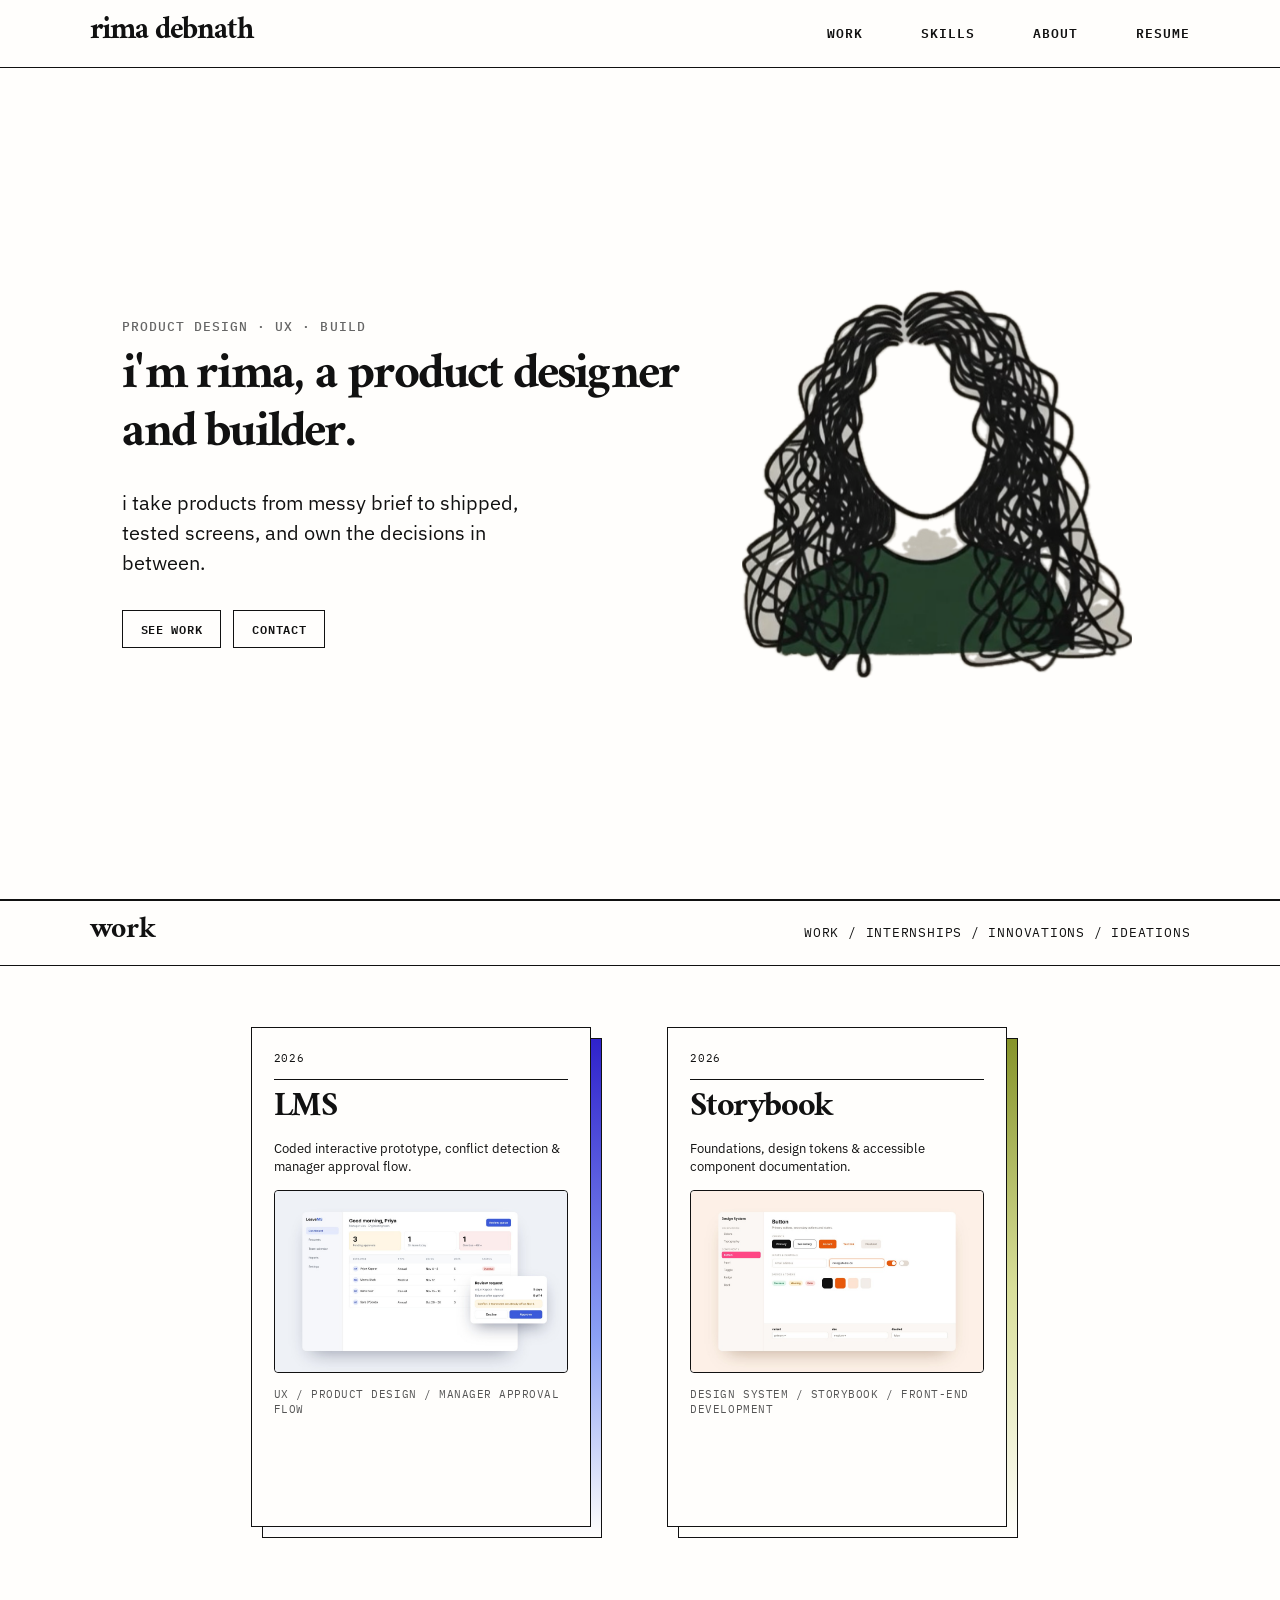
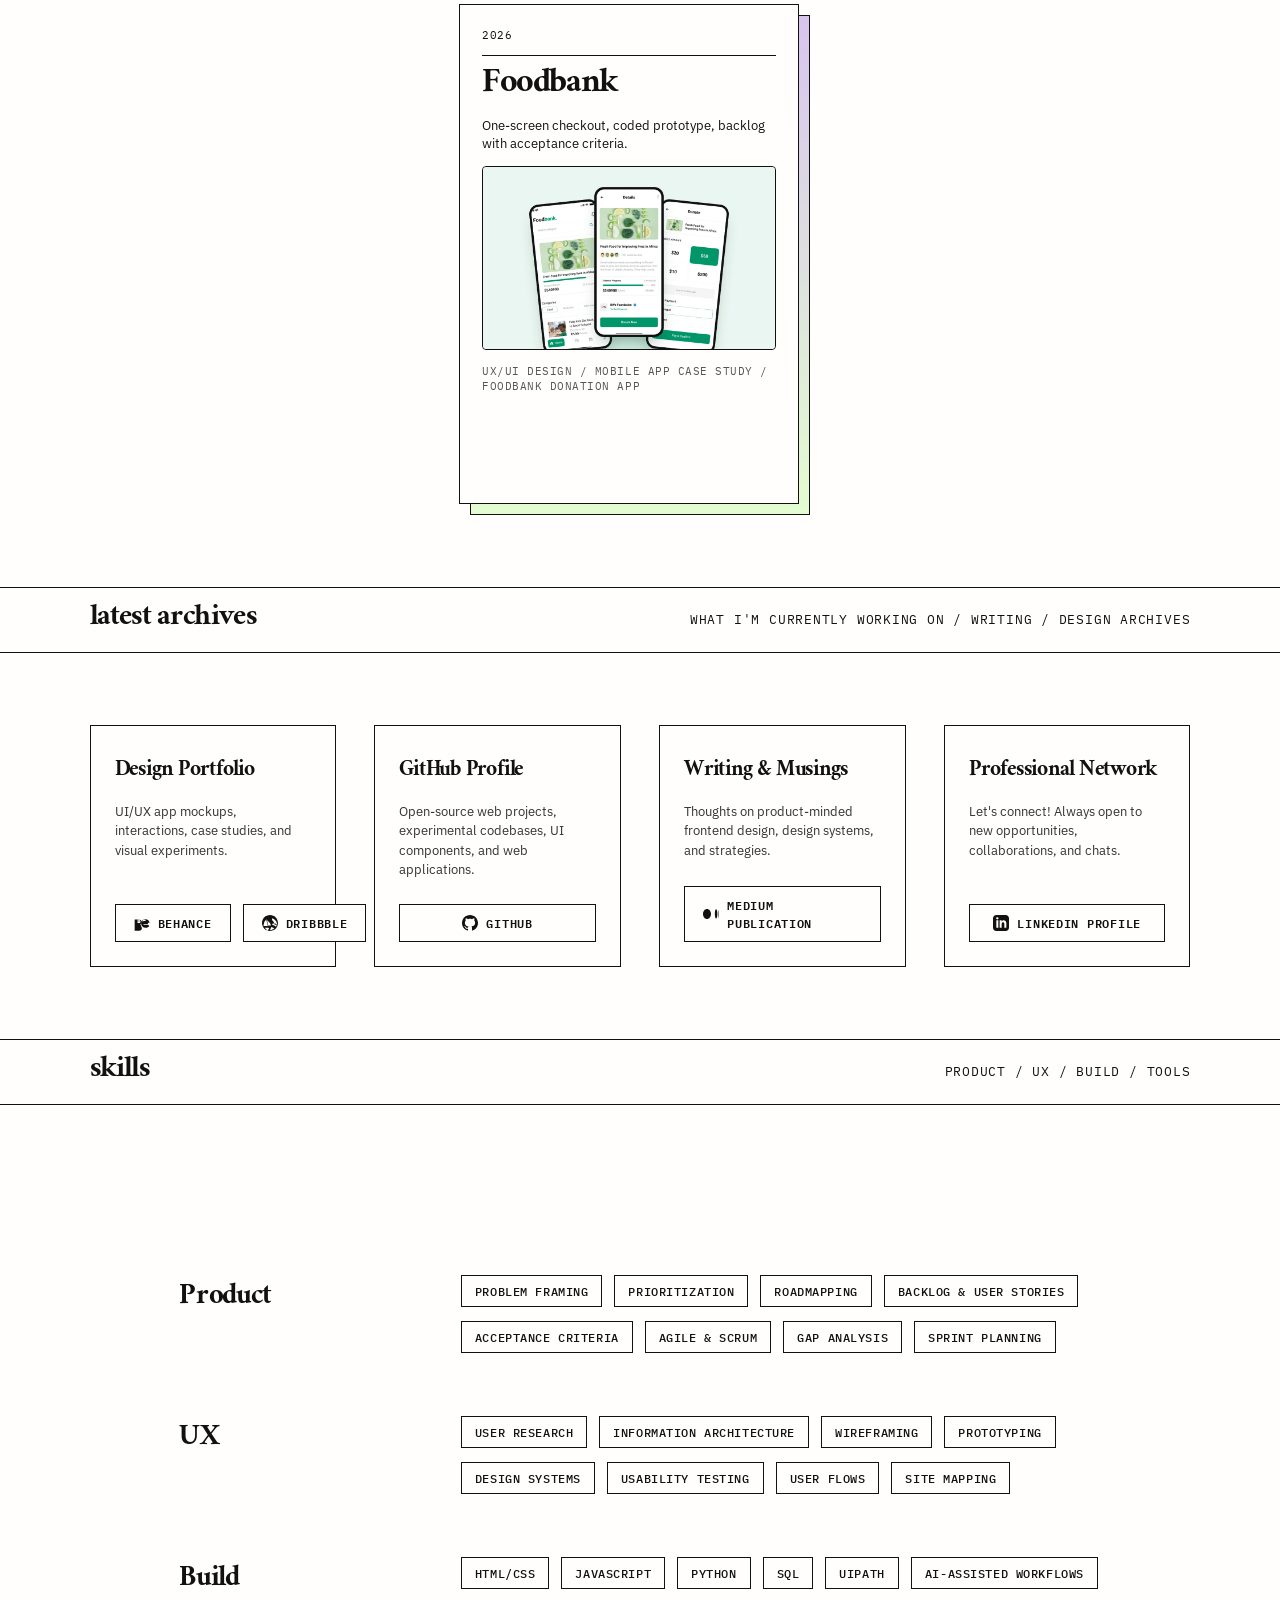
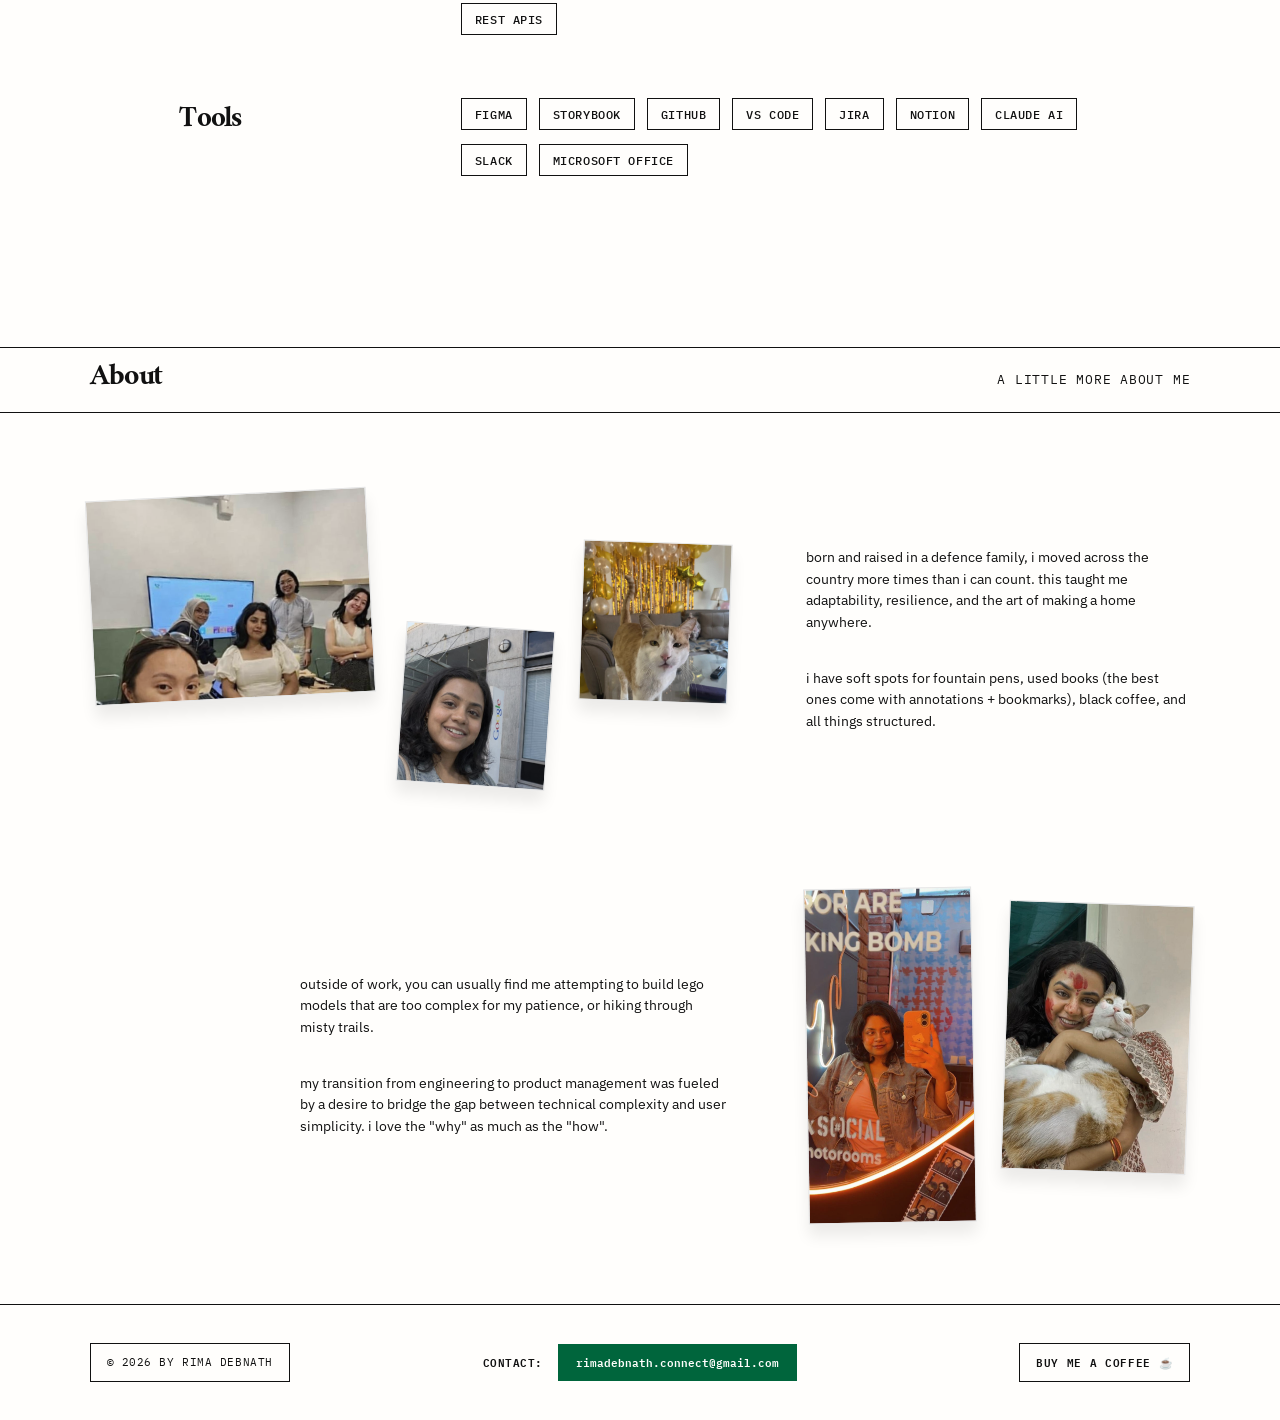
==== index.html @ 56eead11 "feat: refine hero layout, update project covers, typography, outcome lines, and skills" ====
<!DOCTYPE html>
<html lang="en">

<head>
  <meta charset="UTF-8" />
  <meta name="viewport" content="width=device-width, initial-scale=1.0" />
  <meta name="description" content="Portfolio of Rima Debnath, a product-minded frontend engineer and UI developer." />
  <title>Rima Debnath | Portfolio</title>
  <link rel="stylesheet" href="styles.css" />
  <link rel="preconnect" href="https://fonts.googleapis.com" />
  <link rel="preconnect" href="https://fonts.gstatic.com" crossorigin />
  <link
    href="https://fonts.googleapis.com/css2?family=IBM+Plex+Mono:wght@400;500;600;700&family=IBM+Plex+Sans:ital,wght@0,300;0,400;0,500;0,600;0,700;1,400&family=Ramaraja&display=swap"
    rel="stylesheet"
  />
</head>

<body>
  <header class="topbar" id="top">
    <a class="wordmark" href="#top">rima debnath</a>
    <button class="menu-button" type="button" aria-expanded="false" aria-controls="nav">
      menu
    </button>
    <nav class="nav" id="nav" aria-label="Primary navigation">
      <a href="#work">work</a>
      <a href="#skills">skills</a>
      <a href="#about">about</a>
      <a href="assets/Rima_Debnath_Resume.pdf" target="_blank" rel="noopener noreferrer">resume</a>
    </nav>
  </header>

  <main>
    <section class="hero grid-page" aria-labelledby="intro-title">
      <div class="intro-copy reveal">
        <p class="hero-eyebrow">PRODUCT DESIGN · UX · BUILD</p>
        <h1 id="intro-title" class="hero-headline">i'm rima, a product designer and builder.</h1>
        <p class="hero-description">
          i take products from messy brief to shipped, tested screens, and own the decisions in between.
        </p>
        <div class="hero-actions">
          <a class="outline-link magnetic" href="#work">see work</a>
          <a class="outline-link magnetic" href="mailto:rimadebnath.connect@gmail.com">contact</a>
        </div>
      </div>

      <div class="sketch-card reveal" aria-label="Hand drawn character illustration">
        <img class="hero-illustration hero-illustration-base" src="assets/hero-rima-illustration.png"
          alt="Hand drawn illustration of Rima with curly hair and a green top" width="512" height="512" />
        <img class="hero-illustration hero-illustration-hair left-hair" src="assets/hero-rima-illustration.png" alt=""
          aria-hidden="true" width="512" height="512" />
        <img class="hero-illustration hero-illustration-hair right-hair" src="assets/hero-rima-illustration.png" alt=""
          aria-hidden="true" width="512" height="512" />
        <img class="hero-illustration hero-illustration-body" src="assets/hero-rima-illustration.png" alt=""
          aria-hidden="true" width="512" height="512" />
      </div>
    </section>

    <section class="paper-section" id="work" aria-labelledby="work-title">
      <div class="section-strip">
        <h2 id="work-title">work</h2>
        <p>work / internships / innovations / ideations</p>
      </div>

      <div class="work-grid">
        <div class="work-card-gradient lms-gradient reveal">
          <a class="card-link" href="https://lms-product-design-case-study.vercel.app/"
            aria-label="Open Leave Management System case study">
            <article class="work-card">
              <span class="time">2026</span>
              <h3>LMS</h3>
              <p class="work-outcome">Coded interactive prototype, conflict detection & manager approval flow.</p>
              <div class="project-preview">
                <img class="work-card-cover" src="assets/cover-lms.jpg"
                  alt="Leave Management System manager approval dashboard" loading="lazy" />
              </div>
              <p class="work-tags">UX / Product Design / Manager Approval Flow</p>
            </article>
          </a>
        </div>

        <div class="work-card-gradient storybook-gradient reveal">
          <a class="card-link" href="https://riimadebnath-storybook.vercel.app/?path=/docs/getting-started-intro--docs"
            target="_blank" rel="noopener noreferrer" aria-label="Open Storybook Design System Project">
            <article class="work-card">
              <span class="time">2026</span>
              <h3>Storybook</h3>
              <p class="work-outcome">Foundations, design tokens & accessible component documentation.</p>
              <div class="project-preview">
                <img class="work-card-cover" src="assets/cover-storybook.jpg"
                  alt="Storybook component library and design system documentation" loading="lazy" />
              </div>
              <p class="work-tags">Design System / Storybook / Front-End Development</p>
            </article>
          </a>
        </div>

        <div class="work-card-gradient figmalite-gradient reveal">
          <a class="card-link" href="https://foodbank-case-study.vercel.app/"
            aria-label="Open Foodbank Donation App case study">
            <article class="work-card">
              <span class="time">2026</span>
              <h3>Foodbank</h3>
              <p class="work-outcome">One-screen checkout, coded prototype, backlog with acceptance criteria.</p>
              <div class="project-preview">
                <img class="work-card-cover" src="assets/cover-foodbank.jpg"
                  alt="Foodbank donation mobile application screens and donation flow" loading="lazy" />
              </div>
              <p class="work-tags">UX/UI Design / Mobile App Case Study / Foodbank Donation App</p>
            </article>
          </a>
        </div>
      </div>
    </section>

    <section class="paper-section" id="current" aria-labelledby="current-title">
      <div class="section-strip">
        <h2 id="current-title">latest archives</h2>
        <p>what i'm currently working on / writing / design archives</p>
      </div>

      <div class="current-links">
        <div class="current-card reveal">
          <h3>Design Portfolio</h3>
          <p>UI/UX app mockups, interactions, case studies, and visual experiments.</p>
          <div class="current-actions">
            <a class="outline-link magnetic" href="https://www.behance.net/rimadebnath1" target="_blank"
              rel="noopener noreferrer">
              <svg class="btn-icon" viewBox="0 0 24 24" aria-hidden="true">
                <path
                  d="M22 17.002H14v-2.054h8v2.054zm0-6.002h-8V9h8v2zm-12.72.637c-.31.258-.696.388-1.155.388H5.21v-3.528h2.916c.456 0 .84.132 1.154.394.316.262.474.64.474 1.135 0 .736-.348 1.272-1.074 1.611zm-.246-4.597c.28.21.42.532.42.966 0 .61-.277 1.047-.834 1.309-.276.13-.615.195-1.02.195H5.21V6.994H7.96c.45 0 .813.102 1.092.308.277.206.416.486.416.837 0 .337-.146.599-.44.786zm11.758 4.293c.125.688.188 1.488.188 2.399H14.19c.04 1.066.38 1.879 1.022 2.438.643.559 1.493.839 2.551.839 1.42 0 2.443-.538 3.072-1.613l2.062 1.118c-1.026 1.76-2.905 2.64-5.637 2.64-1.928 0-3.483-.585-4.664-1.756-1.182-1.171-1.772-2.731-1.772-4.679 0-1.986.58-3.554 1.739-4.704 1.16-1.15 2.67-1.725 4.53-1.725 1.837 0 3.308.57 4.412 1.71 1.104 1.14 1.636 2.58 1.596 4.318l-.004.015zm-2.858-1.572c-.015-.815-.27-1.429-.763-1.844-.495-.415-1.116-.622-1.865-.622-.8 0-1.433.245-1.9.734-.467.49-.738 1.1-.813 1.831l.004-.099h5.337zM9.548 13.914c1.178-.85 1.768-2.025 1.768-3.525 0-1.05-.333-1.921-1-2.612C9.646 7.086 8.784 6.74 7.731 6.74H1v17h6.73c1.233 0 2.228-.356 2.986-1.069.757-.713 1.136-1.662 1.136-2.846 0-1.583-.578-2.723-1.734-3.42l.43-.49z" />
              </svg>
              Behance
            </a>
            <a class="outline-link magnetic" href="https://dribbble.com/rimadebnath" target="_blank"
              rel="noopener noreferrer">
              <svg class="btn-icon" viewBox="0 0 24 24" aria-hidden="true">
                <path
                  d="M12 24C5.385 24 0 18.615 0 12S5.385 0 12 0s12 5.385 12 12-5.385 12-12 12zm10.12-10.203c-.398-.218-3.038-1.525-6.079-1.07-.12.28-.248.568-.382.853-.165.352-.34.702-.524 1.047 2.93.832 5.626 2.659 5.86 2.825 1.056-1.558 1.488-3.414 1.125-5.655zm-2.81 7.234c-.266-.237-2.646-2.223-5.362-2.946-.664 1.706-1.4 3.34-2.122 4.793 2.96-.34 5.56-1.782 7.484-3.847zm-10.742 2.378c.7-.91 1.482-2.3 2.19-3.955-3.04-.645-6.096-.2-6.425-.143a9.92 9.92 0 0 0 4.235 4.098zm-6.273-6.626c.307-.066 3.826-.757 7.026.04-.047-.116-.095-.23-.14-.344C8.423 11.232 7.26 6.945 7.15 6.544c-2.482 1.637-4.184 4.316-4.523 7.404zm3.985-10.02c.162.533 1.34 4.764 2.186 9.47 2.614-.827 4.887-.19 5.122-.12a9.924 9.924 0 0 0-4.305-6.865 10.082 10.082 0 0 0-3.003-2.485zm8.835 1.25c2.147 1.543 3.526 3.86 3.823 6.46 2.015.02 3.67.04 3.794.04-.082-2.585-1.127-4.9-2.868-6.65a9.878 9.878 0 0 0-4.75-2.85h-.001l.002.002z" />
              </svg>
              Dribbble
            </a>
          </div>
        </div>

        <div class="current-card reveal">
          <h3>GitHub Profile</h3>
          <p>Open-source web projects, experimental codebases, UI components, and web applications.</p>
          <a class="outline-link magnetic" href="https://github.com/Rimadebnath" target="_blank"
            rel="noopener noreferrer">
            <svg class="btn-icon" viewBox="0 0 24 24" aria-hidden="true">
              <path
                d="M12 0c-6.626 0-12 5.373-12 12 0 5.302 3.438 9.8 8.207 11.387.599.111.793-.261.793-.577v-2.234c-3.338.726-4.033-1.416-4.033-1.416-.546-1.387-1.333-1.756-1.333-1.756-1.089-.745.083-.729.083-.729 1.205.084 1.839 1.237 1.839 1.237 1.07 1.834 2.807 1.304 3.492.997.107-.775.418-1.305.762-1.604-2.665-.305-5.467-1.334-5.467-5.931 0-1.311.469-2.381 1.236-3.221-.124-.303-.535-1.524.117-3.176 0 0 1.008-.322 3.301 1.23.957-.266 1.983-.399 3.003-.404 1.02.005 2.047.138 3.006.404 2.291-1.552 3.297-1.23 3.297-1.23.653 1.653.242 2.874.118 3.176.77.84 1.235 1.911 1.235 3.221 0 4.609-2.807 5.624-5.479 5.921.43.372.823 1.102.823 2.222v3.293c0 .319.192.694.801.576 4.765-1.589 8.199-6.086 8.199-11.386 0-6.627-5.373-12-12-12z" />
            </svg>
            GitHub
          </a>
        </div>

        <div class="current-card reveal">
          <h3>Writing & Musings</h3>
          <p>Thoughts on product-minded frontend design, design systems, and strategies.</p>
          <a class="outline-link magnetic" href="https://medium.com/@rimadebnath52" target="_blank"
            rel="noopener noreferrer">
            <svg class="btn-icon" viewBox="0 0 24 24" aria-hidden="true">
              <path
                d="M12 12c0 4.142-2.686 7.5-6 7.5S0 16.142 0 12s2.686-7.5 6-7.5 6 3.358 6 7.5zm9.585-.184c0 3.844-.86 6.96-1.92 6.96s-1.92-3.116-1.92-6.96.86-6.96 1.92-6.96 1.92 3.116 1.92 6.96zM24 12c0 3.412-.172 6.18-.384 6.18s-.384-2.768-.384-6.18.172-6.18.384-6.18S24 8.588 24 12z" />
            </svg>
            Medium Publication
          </a>
        </div>

        <div class="current-card reveal">
          <h3>Professional Network</h3>
          <p>Let's connect! Always open to new opportunities, collaborations, and chats.</p>
          <a class="outline-link magnetic" href="https://www.linkedin.com/in/rima-debnath-0208ar/" target="_blank"
            rel="noopener noreferrer">
            <svg class="btn-icon" viewBox="0 0 24 24" aria-hidden="true">
              <path
                d="M19 0h-14c-2.761 0-5 2.239-5 5v14c0 2.761 2.239 5 5 5h14c2.762 0 5-2.239 5-5v-14c0-2.761-2.238-5-5-5zm-11 19h-3v-11h3v11zm-1.5-12.268c-.966 0-1.75-.779-1.75-1.75s.784-1.75 1.75-1.75 1.75.779 1.75 1.75-.784 1.75-1.75 1.75zm13.5 12.268h-3v-5.604c0-3.368-4-3.113-4 0v5.604h-3v-11h3v1.765c1.396-2.586 7-2.777 7 2.476v6.759z" />
            </svg>
            LinkedIn Profile
          </a>
        </div>
      </div>
    </section>

    <section class="paper-section" id="skills" aria-labelledby="skills-title">
      <div class="section-strip">
        <h2 id="skills-title">skills</h2>
        <p>product / ux / build / tools</p>
      </div>

      <div class="skills-table">
        <div class="skill-row reveal">
          <h3>Product</h3>
          <div class="tag-list">
            <span>Problem Framing</span>
            <span>Prioritization</span>
            <span>Roadmapping</span>
            <span>Backlog & User Stories</span>
            <span>Acceptance Criteria</span>
            <span>Agile & Scrum</span>
            <span>Gap Analysis</span>
            <span>Sprint Planning</span>
          </div>
        </div>

        <div class="skill-row reveal">
          <h3>UX</h3>
          <div class="tag-list">
            <span>User Research</span>
            <span>Information Architecture</span>
            <span>Wireframing</span>
            <span>Prototyping</span>
            <span>Design Systems</span>
            <span>Usability Testing</span>
            <span>User Flows</span>
            <span>Site Mapping</span>
          </div>
        </div>

        <div class="skill-row reveal">
          <h3>Build</h3>
          <div class="tag-list">
            <span>HTML/CSS</span>
            <span>JavaScript</span>
            <span>Python</span>
            <span>SQL</span>
            <span>UiPath</span>
            <span>AI-Assisted Workflows</span>
            <span>REST APIs</span>
          </div>
        </div>

        <div class="skill-row reveal">
          <h3>Tools</h3>
          <div class="tag-list">
            <span>Figma</span>
            <span>Storybook</span>
            <span>GitHub</span>
            <span>VS Code</span>
            <span>Jira</span>
            <span>Notion</span>
            <span>Claude AI</span>
            <span>Slack</span>
            <span>Microsoft Office</span>
          </div>
        </div>
      </div>
    </section>

    <section class="paper-section about-section" id="about" aria-labelledby="about-title">
      <div class="section-strip">
        <h2 id="about-title">About</h2>
        <p>a little more about me</p>
      </div>

      <div class="about-flow">
        <div class="about-image-cluster about-image-cluster-top reveal" aria-label="About photo group">
          <div class="photo photo-wide photo-one">
            <img src="assets/about-group.jpeg" alt="Rima with teammates in a classroom setting" />
          </div>
          <div class="photo photo-small photo-two">
            <img src="assets/about-google.jpeg" alt="Rima smiling outside the Google office" />
          </div>
          <div class="photo photo-small photo-three">
            <img src="assets/about-cat-party.jpeg" alt="Orange and white cat standing near gold party decorations" />
          </div>
        </div>

        <div class="about-notes about-notes-top reveal">
          <p>
            born and raised in a defence family, i moved across the country more times than i can count.
            this taught me adaptability, resilience, and the art of making a home anywhere.
          </p>
          <p>
            i have soft spots for fountain pens, used books (the best ones come with annotations +
            bookmarks), black coffee, and all things structured.
          </p>
        </div>

        <div class="about-notes about-notes-bottom reveal">
          <p>
            outside of work, you can usually find me attempting to build lego models that are too complex
            for my patience, or hiking through misty trails.
          </p>
          <p>
            my transition from engineering to product management was fueled by a desire to bridge the gap
            between technical complexity and user simplicity. i love the "why" as much as the "how".
          </p>
        </div>

        <div class="about-image-cluster about-image-cluster-bottom reveal" aria-label="More about photos">
          <div class="photo photo-tall photo-four">
            <img src="assets/about-mirror.jpeg" alt="Rima taking a mirror selfie in a photobooth" />
          </div>
          <div class="photo photo-square photo-five">
            <img src="assets/about-cat-hug.jpeg" alt="Rima smiling while holding her orange and white cat" />
          </div>
        </div>
      </div>
    </section>
  </main>

  <footer class="footer">
    <p>© <span id="year"></span> by Rima Debnath</p>
    <p class="footer-contact">contact: <a href="mailto:rimadebnath.connect@gmail.com">rimadebnath.connect@gmail.com</a></p>
    <p class="footer-coffee">
      <a class="coffee-link" href="https://razorpay.me/@microsoftservices" target="_blank"
        rel="noopener noreferrer">buy me a coffee ☕</a>
    </p>
  </footer>

  <script src="script.js"></script>
</body>

</html>
---- styles.css ----
:root {
  --paper: #fffefc;
  --ink: #111;
  --muted: #333;
  --rule: #111;
  --lime: #d9df9a;
  --blue: #2f22cc;
  --lavender: #d8c4ee;
  --green: #00653c;
  --font-heading: 'Ramaraja', serif;
  --font-body: 'IBM Plex Sans', -apple-system, BlinkMacSystemFont, "Segoe UI", Roboto, sans-serif;
  --font-mono: 'IBM Plex Mono', ui-monospace, Menlo, Monaco, monospace;
  --font-serif: var(--font-heading);
  --max: 100%;
  --page-pad: clamp(38px, 7vw, 92px);
  --ease: cubic-bezier(0.19, 1, 0.22, 1);
}

* {
  box-sizing: border-box;
}

html {
  scroll-behavior: smooth;
}

body {
  margin: 0;
  color: var(--ink);
  background: var(--paper);
  font-family: var(--font-body);
  font-size: 15px;
  line-height: 1.5;
  overflow-x: hidden;
}

a {
  color: inherit;
  text-decoration: none;
}

.topbar {
  position: sticky;
  top: 0;
  z-index: 20;
  display: flex;
  align-items: center;
  justify-content: space-between;
  min-height: 68px;
  padding: 0 var(--page-pad);
  border-bottom: 1px solid var(--rule);
  background: rgba(255, 254, 252, 0.92);
  backdrop-filter: blur(10px);
}

.wordmark,
.section-strip h2,
.work-card h3,
.skill-row h3,
.current-card h3 {
  font-family: var(--font-heading);
  font-weight: 400;
  letter-spacing: -0.01em;
}

.wordmark {
  font-size: clamp(26px, 3vw, 34px);
}

.nav {
  display: flex;
  align-items: center;
  gap: clamp(28px, 5vw, 58px);
}

.nav a,
.menu-button {
  border: 0;
  background: transparent;
  font-family: var(--font-mono);
  font-size: 13px;
  font-weight: 600;
  text-transform: uppercase;
  letter-spacing: 0.08em;
  cursor: pointer;
}

.nav a {
  position: relative;
}

.nav a::after {
  position: absolute;
  left: 0;
  bottom: -5px;
  width: 0;
  height: 1px;
  background: var(--ink);
  content: "";
  transition: width 0.25s ease;
}

.nav a:hover::after,
.nav a:focus-visible::after {
  width: 100%;
}

.menu-button {
  display: none;
}

.grid-page,
.paper-section {
  width: 100%;
  margin: 0 auto;
}

.hero {
  display: grid;
  grid-template-columns: 1.08fr 0.92fr;
  align-items: center;
  min-height: calc(100svh - 68px);
  padding: clamp(60px, 8vh, 120px) var(--page-pad);
  border-bottom: 1px solid var(--rule);
}

.intro-copy {
  max-width: 620px;
  margin-left: clamp(8px, 2.5vw, 42px);
  display: flex;
  flex-direction: column;
  justify-content: center;
}

.hero-eyebrow {
  margin: 0 0 16px;
  font-family: var(--font-mono);
  font-size: 13px;
  font-weight: 500;
  text-transform: uppercase;
  letter-spacing: 0.08em;
  color: #666;
  line-height: 1.2;
}

.hero-headline {
  margin: 0 0 20px;
  font-family: var(--font-heading);
  font-size: 56px;
  font-weight: 400;
  line-height: 1.05;
  letter-spacing: -0.015em;
  text-transform: lowercase;
  color: var(--ink);
  max-width: 14em;
}

.hero-description {
  margin: 0 0 32px;
  font-family: var(--font-body);
  font-size: 20px;
  font-weight: 400;
  line-height: 1.5;
  color: var(--ink);
  max-width: 36ch;
}

.hero-actions {
  display: flex;
  flex-wrap: wrap;
  gap: 12px;
  margin-top: 0;
}

.outline-link {
  display: inline-flex;
  align-items: center;
  justify-content: center;
  min-height: 38px;
  padding: 9px 18px;
  border: 1px solid var(--rule);
  background: var(--paper);
  font-family: var(--font-mono);
  font-size: 12px;
  font-weight: 600;
  text-transform: uppercase;
  letter-spacing: 0.06em;
  transition: transform 0.2s var(--ease), background 0.2s ease, color 0.2s ease;
  gap: 8px;
}

.btn-icon {
  width: 16px;
  height: 16px;
  fill: currentColor;
  flex-shrink: 0;
  display: inline-block;
  vertical-align: middle;
}


.outline-link:hover,
.outline-link:focus-visible {
  background: var(--ink);
  color: var(--paper);
  transform: translate(-2px, -2px);
}

.sketch-card {
  position: relative;
  justify-self: center;
  width: min(390px, 82vw);
  aspect-ratio: 1;
  animation: floatSketch 5.8s ease-in-out infinite;
}

.hero-illustration {
  position: absolute;
  inset: 0;
  display: block;
  width: 100%;
  height: 100%;
  object-fit: contain;
  pointer-events: none;
  user-select: none;
}

.hero-illustration-base {
  position: relative;
  z-index: 1;
}

.hero-illustration-hair,
.hero-illustration-body {
  z-index: 2;
  will-change: transform;
}

.left-hair {
  clip-path: polygon(0 0, 52% 0, 45% 100%, 0 100%);
  transform-origin: 30% 18%;
  animation: leftHairBreathe 4.6s ease-in-out infinite;
}

.right-hair {
  clip-path: polygon(48% 0, 100% 0, 100% 100%, 54% 100%);
  transform-origin: 72% 18%;
  animation: rightHairBreathe 5.1s ease-in-out infinite;
}

.hero-illustration-body {
  clip-path: polygon(16% 60%, 86% 60%, 88% 100%, 12% 100%);
  transform-origin: 50% 82%;
  animation: shoulderBreath 4.8s ease-in-out infinite;
}

.section-strip {
  display: grid;
  grid-template-columns: 1fr 1fr;
  align-items: center;
  min-height: 66px;
  padding: 6px var(--page-pad);
  border-top: 1px solid var(--rule);
  border-bottom: 1px solid var(--rule);
}

.section-strip h2 {
  margin: 0;
  font-size: clamp(25px, 3vw, 33px);
}

.section-strip p {
  justify-self: end;
  margin: 0;
  font-family: var(--font-mono);
  font-size: clamp(11px, 1.3vw, 13px);
  text-transform: uppercase;
  letter-spacing: 0.06em;
}

.work-grid {
  display: flex;
  flex-direction: row;
  flex-wrap: wrap;
  justify-content: center;
  gap: clamp(56px, 6vw, 92px);
  min-height: calc(100svh - 68px);
  padding: clamp(70px, 8vh, 108px) var(--page-pad);
}

.work-card-gradient {
  position: relative;
  width: 340px;
  height: 500px;
  border: 1px solid var(--rule);
  background-color: var(--paper);
}

.work-card {
  position: absolute;
  top: -12px;
  left: -12px;
  width: calc(100% + 2px);
  height: calc(100% + 2px);
  display: flex;
  flex-direction: column;
  padding: 22px 22px 20px;
  border: 1px solid var(--rule);
  background: var(--paper);
  transition: top 0.38s var(--ease), left 0.38s var(--ease);
}

.work-card-gradient:hover .work-card {
  top: -1px;
  left: -1px;
}

/* Gradients for the behind layer */
.storybook-gradient {
  background: linear-gradient(180deg, #86942a 0%, #d9df9a 50%, var(--paper) 100%);
}

.lms-gradient {
  background: linear-gradient(180deg, #2f22cc 0%, #8ca1f5 60%, var(--paper) 100%);
}

.figmalite-gradient {
  background: linear-gradient(180deg, #d8c4ee 0%, #e3fcd0 100%);
}

.time {
  display: block;
  margin-bottom: 12px;
  font-family: var(--font-mono);
  font-size: 11px;
  text-transform: uppercase;
  letter-spacing: 0.06em;
}

.work-card h3 {
  margin: 0 0 8px;
  padding-top: 10px;
  border-top: 1px solid var(--rule);
  font-family: var(--font-heading);
  font-size: clamp(30px, 3.8vw, 38px);
  line-height: 1.1;
}

.work-outcome {
  margin: 0 0 14px;
  font-family: var(--font-body);
  font-size: 12.5px;
  line-height: 1.45;
  color: var(--ink);
  min-height: 36px;
}

.project-preview {
  position: relative;
  width: 100%;
  aspect-ratio: 16 / 10;
  border: 1px solid var(--rule);
  border-radius: 4px;
  overflow: hidden;
  background: #f6f6f6;
}

.work-card-cover {
  display: block;
  width: 100%;
  height: 100%;
  aspect-ratio: 16 / 10;
  object-fit: cover;
  border-radius: 3px;
  transition: transform 0.4s var(--ease);
}

.work-card-gradient:hover .work-card-cover {
  transform: scale(1.03);
}

.work-tags {
  margin: 14px 0 0;
  font-family: var(--font-mono);
  font-size: 10.5px;
  line-height: 1.4;
  text-transform: uppercase;
  letter-spacing: 0.05em;
  color: #555;
}

.skills-table {
  display: grid;
  gap: clamp(58px, 7vh, 76px);
  min-height: calc(100svh - 58px);
  align-content: center;
  padding: clamp(74px, 9vh, 116px) clamp(48px, 14vw, 220px);
}

.skill-row {
  display: grid;
  grid-template-columns: clamp(150px, 17vw, 230px) minmax(0, 1fr);
  gap: clamp(28px, 5vw, 64px);
  align-items: start;
}

.skill-row h3 {
  margin: 0;
  font-family: var(--font-heading);
  font-size: clamp(24px, 2.8vw, 32px);
}

.tag-list {
  display: flex;
  flex-wrap: wrap;
  gap: 14px 12px;
}

.tag-list span {
  display: inline-flex;
  min-height: 32px;
  align-items: center;
  padding: 6px 13px;
  border: 1px solid var(--rule);
  background: var(--paper);
  font-family: var(--font-mono);
  font-size: 11.5px;
  font-weight: 500;
  text-transform: uppercase;
  letter-spacing: 0.05em;
  transition: background 0.2s ease, transform 0.2s var(--ease);
}

.tag-list span:hover {
  background: #f3f3f3;
  transform: translateY(-2px);
}

.about-flow {
  display: grid;
  grid-template-columns: minmax(0, 1.25fr) minmax(290px, 0.75fr);
  grid-template-areas:
    "top-images top-notes"
    "bottom-notes bottom-images";
  gap: clamp(58px, 8vw, 112px) clamp(42px, 6vw, 86px);
  min-height: calc(100svh - 58px);
  align-content: center;
  padding: clamp(66px, 9vh, 112px) var(--page-pad);
}

.about-image-cluster {
  display: flex;
  align-items: flex-start;
  gap: clamp(18px, 2.4vw, 32px);
}

.about-image-cluster-top {
  grid-area: top-images;
}

.about-image-cluster-bottom {
  grid-area: bottom-images;
  justify-content: flex-end;
  align-items: flex-end;
}

.about-notes {
  display: grid;
  align-content: center;
  gap: 34px;
  max-width: 430px;
}

.about-notes-top {
  grid-area: top-notes;
  justify-self: start;
}

.about-notes-bottom {
  grid-area: bottom-notes;
  justify-self: end;
}

.about-notes p {
  margin: 0;
  font-size: clamp(14px, 1.05vw, 16px);
  line-height: 1.55;
}

.photo {
  position: relative;
  overflow: hidden;
  border: 1px solid #e6e6e6;
  background: #f3f3f3;
  box-shadow: 0 12px 15px rgba(0, 0, 0, 0.08);
}

.photo img {
  width: 100%;
  height: 100%;
  display: block;
  object-fit: cover;
  filter: saturate(0.86) contrast(0.98);
  transition: transform 0.45s var(--ease), filter 0.45s ease;
}

.photo:hover img {
  transform: scale(1.04);
  filter: saturate(1) contrast(1);
}

.photo-wide {
  width: clamp(230px, 26vw, 345px);
  height: clamp(145px, 16vw, 210px);
}

.photo-small {
  width: clamp(128px, 14vw, 176px);
  height: clamp(118px, 13vw, 160px);
}

.photo-tall {
  width: clamp(178px, 19vw, 250px);
  height: clamp(230px, 27vw, 335px);
}

.photo-square {
  width: clamp(188px, 21vw, 278px);
  height: clamp(188px, 21vw, 278px);
}

.photo-one {
  transform: rotate(-3deg);
}

.photo-one img {
  object-position: 50% 42%;
}

.photo-two {
  margin-top: clamp(84px, 11vw, 132px);
  transform: rotate(4deg);
}

.photo-two img {
  object-position: 46% 24%;
}

.photo-three {
  margin-top: clamp(22px, 4vw, 48px);
  transform: rotate(2deg);
}

.photo-three img {
  object-position: 58% 42%;
}

.photo-four {
  transform: rotate(-1deg);
}

.photo-four img {
  object-position: 50% 52%;
}

.photo-five {
  margin-bottom: clamp(26px, 4vw, 54px);
  transform: rotate(2deg);
}

.photo-five img {
  object-position: 48% 42%;
}

.footer {
  display: grid;
  grid-template-columns: 1fr auto 1fr;
  gap: 20px;
  align-items: center;
  width: 100%;
  margin: 0 auto;
  padding: 38px var(--page-pad);
  border-top: 1px solid var(--rule);
  font-family: var(--font-mono);
  font-size: 11px;
  text-transform: uppercase;
  letter-spacing: 0.05em;
}

.footer p {
  margin: 0;
}

.footer p:first-child {
  justify-self: start;
  padding: 10px 16px;
  border: 1px solid var(--rule);
}

.footer-contact {
  justify-self: center;
  font-weight: 600;
}

.footer-contact a {
  display: inline-block;
  margin-left: 8px;
  padding: 10px 18px;
  background: var(--green);
  color: var(--paper);
  font-family: var(--font-mono);
  font-size: 11px;
  text-transform: lowercase;
  letter-spacing: normal;
}

.footer-coffee {
  justify-self: end;
}

.coffee-link {
  display: inline-flex;
  align-items: center;
  padding: 10px 16px;
  border: 1px solid var(--rule);
  background: var(--paper);
  color: var(--ink);
  font-family: var(--font-mono);
  font-size: 11px;
  font-weight: 600;
  text-transform: uppercase;
  letter-spacing: 0.06em;
  transition: background 0.2s ease, color 0.2s ease, transform 0.2s var(--ease);
}

.coffee-link:hover {
  background: var(--ink);
  color: var(--paper);
  transform: translateY(-2px);
}

.reveal {
  opacity: 0;
  transform: translateY(22px);
  transition: opacity 0.75s var(--ease), transform 0.75s var(--ease);
}

.reveal.is-visible {
  opacity: 1;
  transform: translateY(0);
}

@keyframes floatSketch {
  0%,
  100% {
    transform: translateY(0) rotate(0);
  }
  50% {
    transform: translateY(-4px) rotate(0.4deg);
  }
}

/* "What I'm currently working on" Section */
.current-links {
  display: grid;
  grid-template-columns: repeat(4, minmax(0, 1fr));
  gap: clamp(24px, 3vw, 42px);
  padding: clamp(60px, 8vh, 100px) var(--page-pad);
}

@media (max-width: 1200px) {
  .current-links {
    grid-template-columns: repeat(2, minmax(0, 1fr));
    gap: 36px;
  }
}


.current-card {
  border: 1px solid var(--rule);
  padding: 28px 24px 24px;
  background: var(--paper);
  display: flex;
  flex-direction: column;
  justify-content: space-between;
  min-height: 240px;
}

.current-card h3 {
  margin: 0 0 12px;
  font-family: var(--font-heading);
  font-size: clamp(20px, 2vw, 24px);
  font-weight: 400;
}

.current-card p {
  margin: 0 0 24px;
  font-size: 13px;
  line-height: 1.5;
  color: var(--muted);
  flex-grow: 1;
}

.current-actions {
  display: flex;
  gap: 12px;
}

@media (max-width: 900px) {
  .hero,
  .section-strip,
  .skill-row,
  .about-flow,
  .footer {
    grid-template-columns: 1fr;
  }

  .about-flow {
    grid-template-areas:
      "top-images"
      "top-notes"
      "bottom-images"
      "bottom-notes";
    min-height: auto;
  }

  .section-strip {
    gap: 6px;
    padding-top: 12px;
    padding-bottom: 12px;
  }

  .section-strip p,
  .footer p,
  .footer p:first-child,
  .footer-contact,
  .footer-coffee {
    justify-self: start;
  }

  .work-grid {
    max-width: 100%;
    gap: 36px;
  }

  .about-notes {
    max-width: none;
  }

  .about-notes-bottom,
  .about-notes-top {
    justify-self: start;
  }

  .about-image-cluster {
    flex-wrap: wrap;
  }

  .about-image-cluster-bottom {
    justify-content: flex-start;
  }

  .current-links {
    grid-template-columns: 1fr;
    max-width: 430px;
    margin: 0 auto;
    gap: 28px;
    padding-left: var(--page-pad);
    padding-right: var(--page-pad);
  }
}

@keyframes leftHairBreathe {
  0%,
  100% {
    transform: translate3d(0, 0, 0) rotate(0deg);
  }
  50% {
    transform: translate3d(-2px, -2px, 0) rotate(-0.55deg);
  }
}

@keyframes rightHairBreathe {
  0%,
  100% {
    transform: translate3d(0, 0, 0) rotate(0deg);
  }
  50% {
    transform: translate3d(2px, -2px, 0) rotate(0.55deg);
  }
}

@keyframes shoulderBreath {
  0%,
  100% {
    transform: translate3d(0, 0, 0) scale(1);
  }
  50% {
    transform: translate3d(0, 2px, 0) scale(1.006);
  }
}

@media (max-width: 680px) {
  body {
    font-size: 14px;
  }

  .topbar {
    padding: 0 18px;
  }

  .menu-button {
    display: block;
  }

  .nav {
    position: absolute;
    left: 0;
    right: 0;
    top: 100%;
    display: grid;
    gap: 0;
    border-bottom: 1px solid var(--rule);
    background: var(--paper);
    opacity: 0;
    pointer-events: none;
    transform: translateY(-8px);
    transition: opacity 0.2s ease, transform 0.2s ease;
  }

  .nav.is-open {
    opacity: 1;
    pointer-events: auto;
    transform: translateY(0);
  }

  .nav a {
    padding: 16px 20px;
    border-top: 1px solid var(--rule);
  }

  .hero {
    padding: 48px var(--page-pad) 64px;
    gap: 36px;
  }

  .intro-copy {
    margin-left: 0;
    max-width: 100%;
  }

  .hero-eyebrow {
    font-size: 12px;
    margin-bottom: 14px;
  }

  .hero-headline {
    font-size: 38px;
    line-height: 1.08;
    margin-bottom: 16px;
    max-width: 100%;
  }

  .hero-description {
    font-size: 17px;
    line-height: 1.5;
    margin-bottom: 24px;
    max-width: 100%;
  }

  .sketch-card {
    width: 290px;
    transform: scale(0.84);
    transform-origin: center;
  }

  .section-strip,
  .about-flow,
  .footer {
    padding-left: var(--page-pad);
    padding-right: var(--page-pad);
  }

  .skills-table {
    padding-left: var(--page-pad);
    padding-right: var(--page-pad);
  }

  .about-flow {
    gap: 34px;
  }

  .about-image-cluster {
    display: grid;
    grid-template-columns: 1fr 0.85fr;
    align-items: start;
  }

  .about-image-cluster-top .photo-three {
    grid-column: 1 / -1;
    justify-self: end;
  }

  .photo-one,
  .photo-two,
  .photo-three,
  .photo-four,
  .photo-five {
    margin: 0;
  }

  .photo-wide,
  .photo-small,
  .photo-tall,
  .photo-square {
    width: 100%;
  }

  .work-grid {
    padding-left: 18px;
    padding-right: 18px;
    gap: 32px;
  }

  .work-card-gradient {
    width: 290px;
    height: 440px;
  }

  .work-card {
    top: -8px;
    left: -8px;
    width: calc(100% + 2px);
    height: calc(100% + 2px);
    padding: 20px 18px 18px;
  }

  .work-card h3 {
    font-size: 28px;
    margin: 0 0 6px;
    padding-top: 10px;
  }

  .work-outcome {
    font-size: 12px;
    min-height: auto;
    margin-bottom: 12px;
  }

  .project-preview {
    aspect-ratio: 16 / 10;
    width: 100%;
    height: auto;
  }

  .tag-list {
    gap: 10px 8px;
  }

  .tag-list span {
    font-size: 11px;
    min-height: 28px;
    padding: 5px 10px;
  }

  .footer {
    grid-template-columns: 1fr;
    gap: 16px;
  }

  .footer-contact a {
    margin-left: 0;
    margin-top: 8px;
    display: block;
    width: fit-content;
  }
}



@media (prefers-reduced-motion: reduce) {
  *,
  *::before,
  *::after {
    animation-duration: 0.01ms !important;
    animation-iteration-count: 1 !important;
    scroll-behavior: auto !important;
    transition-duration: 0.01ms !important;
  }
}
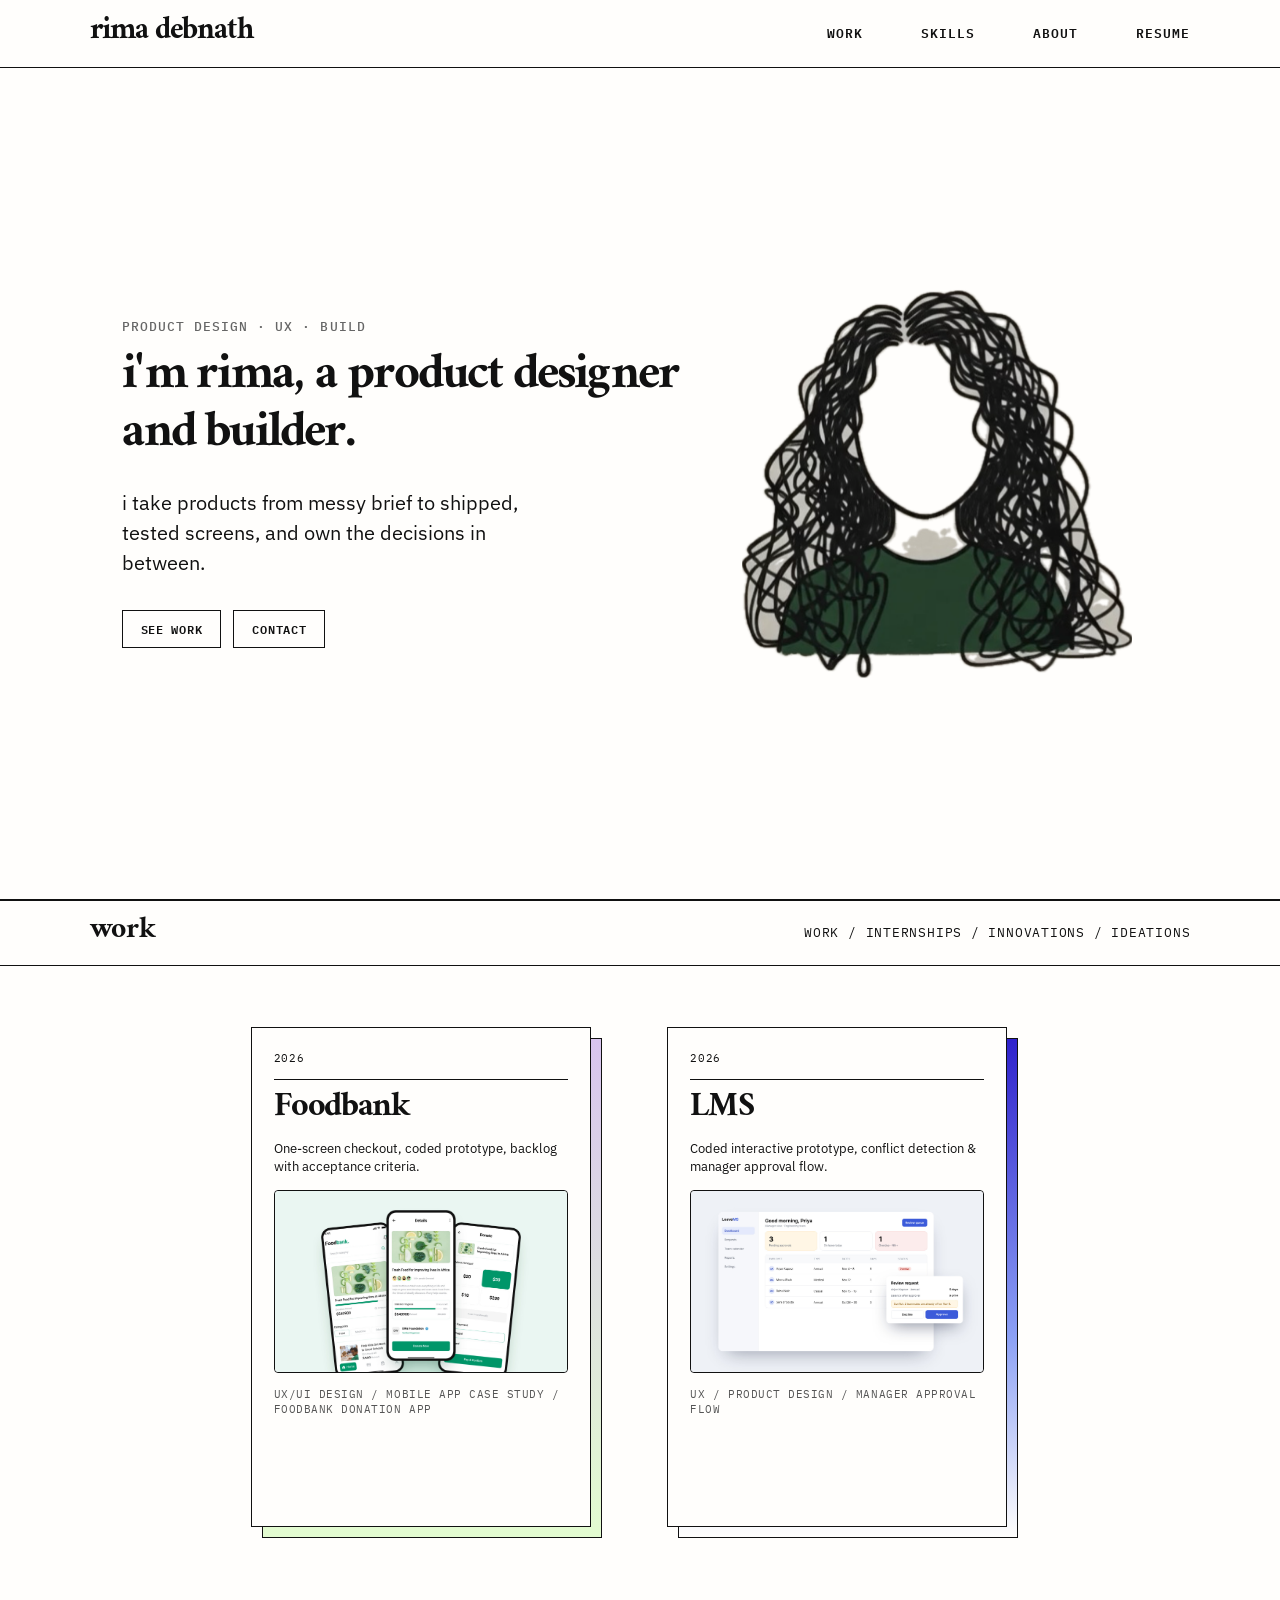
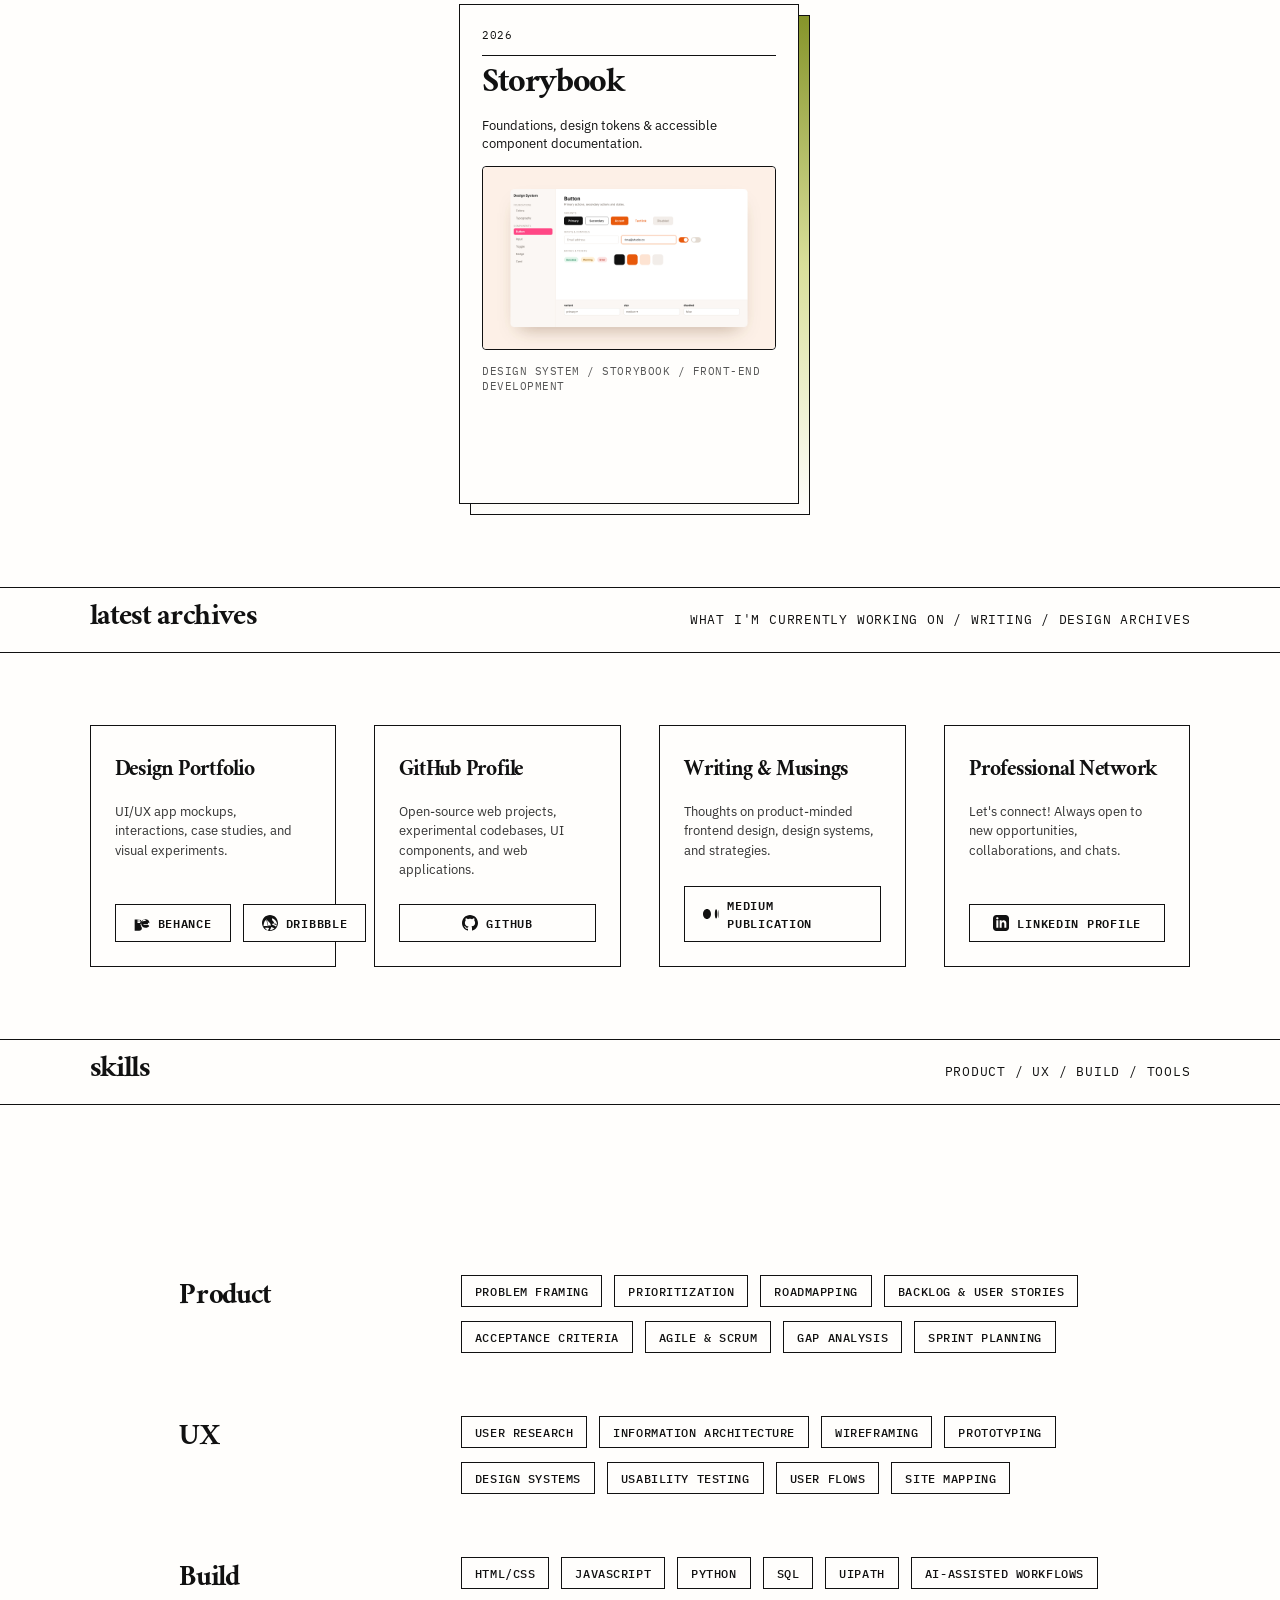
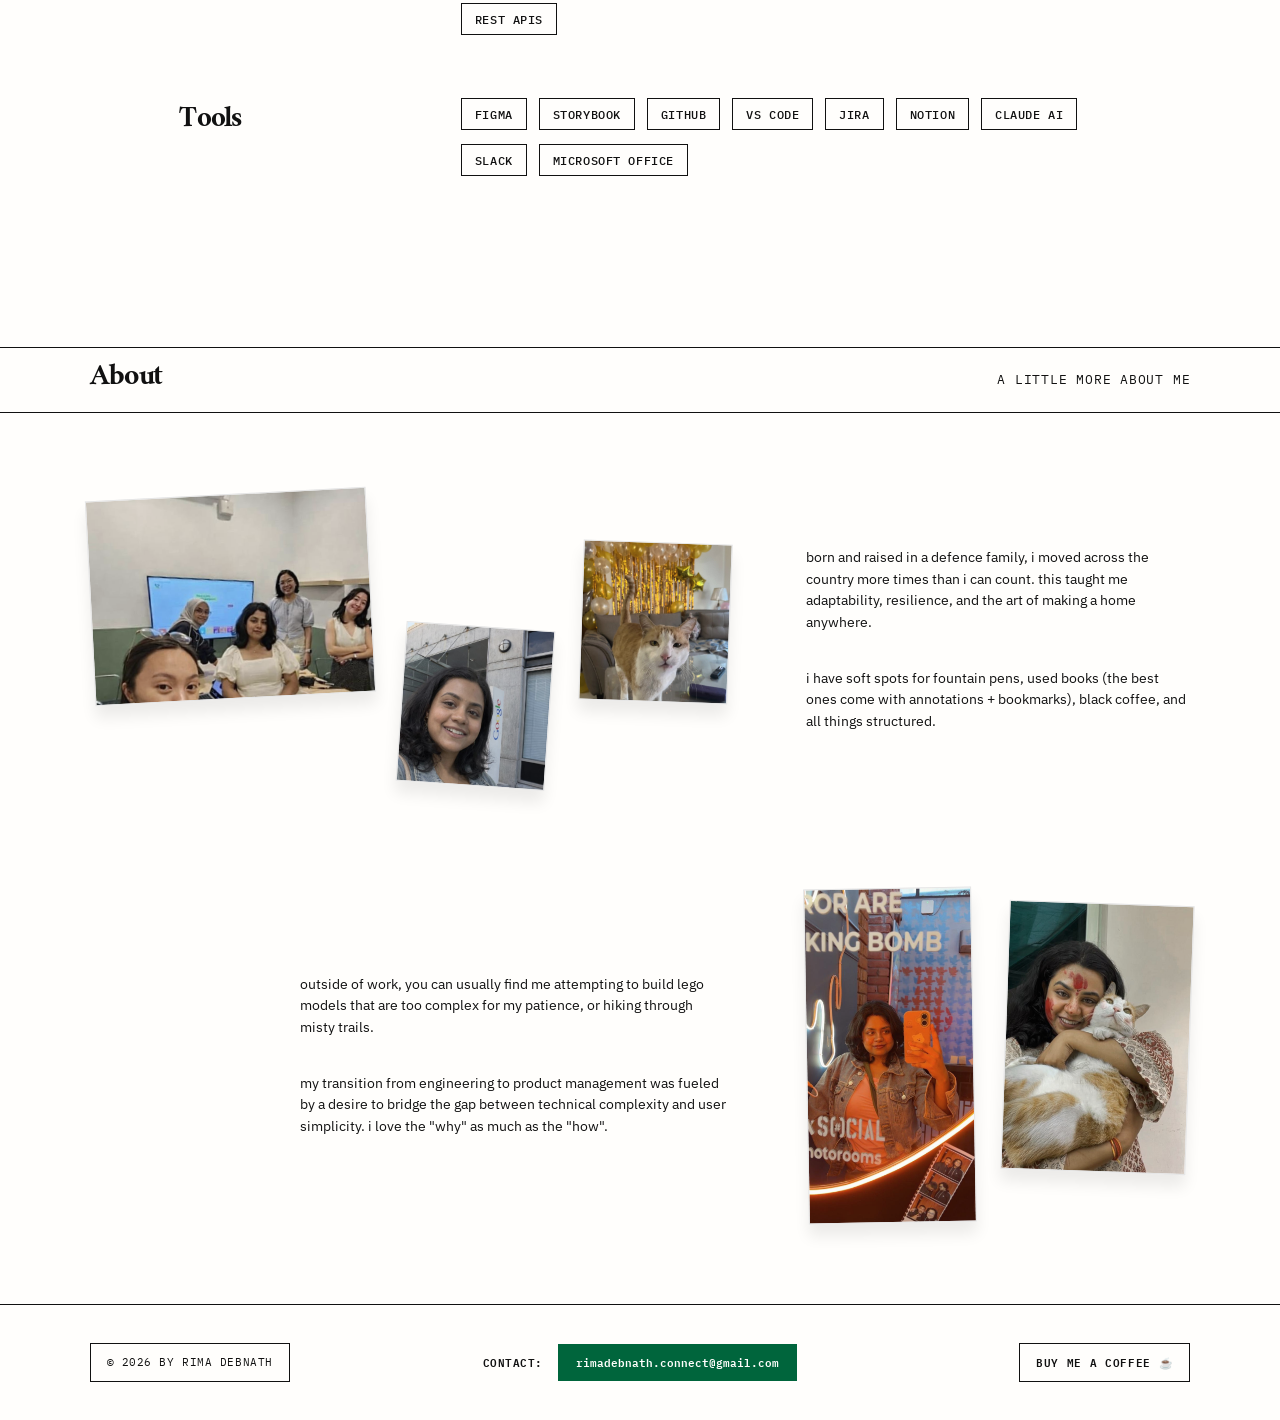
==== commit ba40319a: "feat: reorder work cards with Foodbank first and upgrade covers to high-res" ====
--- a/index.html
+++ b/index.html
@@ -62,6 +62,22 @@
       </div>
 
       <div class="work-grid">
+        <div class="work-card-gradient figmalite-gradient reveal">
+          <a class="card-link" href="https://foodbank-case-study.vercel.app/"
+            aria-label="Open Foodbank Donation App case study">
+            <article class="work-card">
+              <span class="time">2026</span>
+              <h3>Foodbank</h3>
+              <p class="work-outcome">One-screen checkout, coded prototype, backlog with acceptance criteria.</p>
+              <div class="project-preview">
+                <img class="work-card-cover" src="assets/cover-foodbank.jpg"
+                  alt="Foodbank donation mobile application screens and donation flow" loading="lazy" />
+              </div>
+              <p class="work-tags">UX/UI Design / Mobile App Case Study / Foodbank Donation App</p>
+            </article>
+          </a>
+        </div>
+
         <div class="work-card-gradient lms-gradient reveal">
           <a class="card-link" href="https://lms-product-design-case-study.vercel.app/"
             aria-label="Open Leave Management System case study">
@@ -90,22 +106,6 @@
                   alt="Storybook component library and design system documentation" loading="lazy" />
               </div>
               <p class="work-tags">Design System / Storybook / Front-End Development</p>
-            </article>
-          </a>
-        </div>
-
-        <div class="work-card-gradient figmalite-gradient reveal">
-          <a class="card-link" href="https://foodbank-case-study.vercel.app/"
-            aria-label="Open Foodbank Donation App case study">
-            <article class="work-card">
-              <span class="time">2026</span>
-              <h3>Foodbank</h3>
-              <p class="work-outcome">One-screen checkout, coded prototype, backlog with acceptance criteria.</p>
-              <div class="project-preview">
-                <img class="work-card-cover" src="assets/cover-foodbank.jpg"
-                  alt="Foodbank donation mobile application screens and donation flow" loading="lazy" />
-              </div>
-              <p class="work-tags">UX/UI Design / Mobile App Case Study / Foodbank Donation App</p>
             </article>
           </a>
         </div>
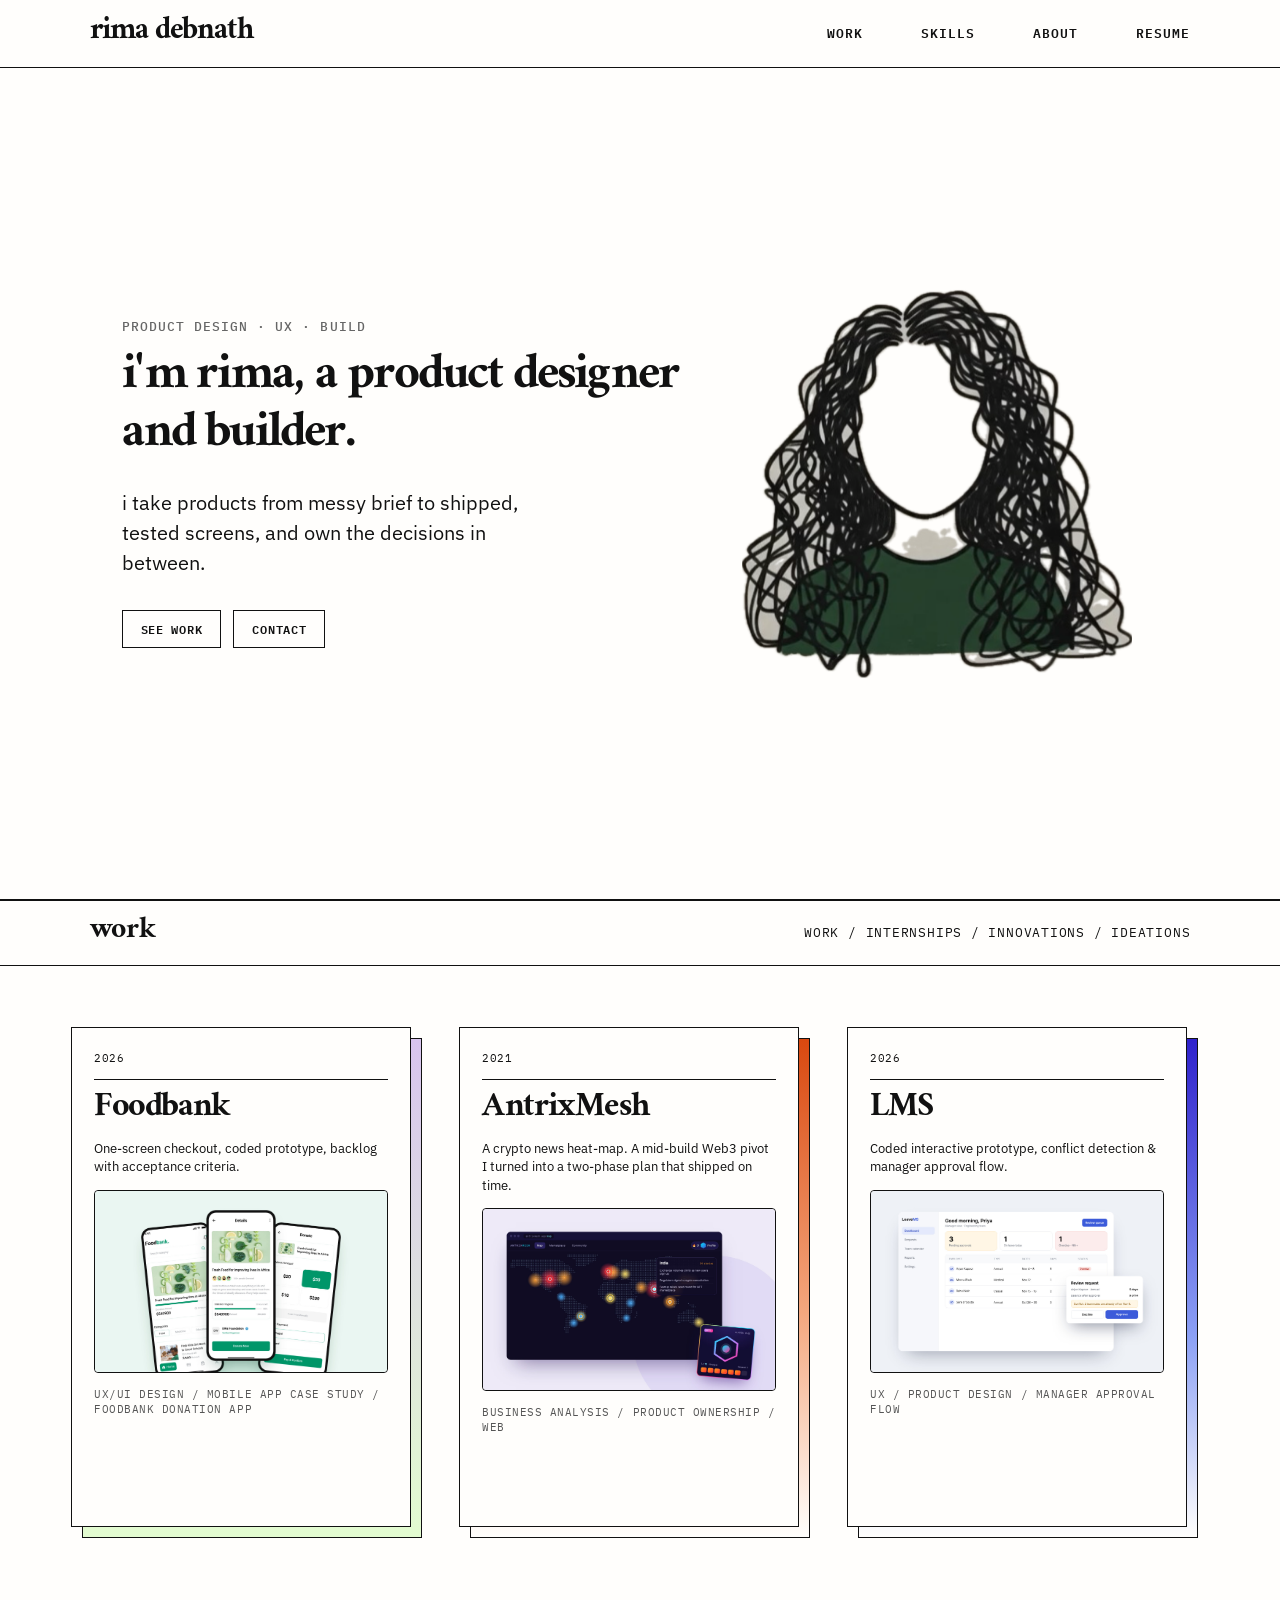
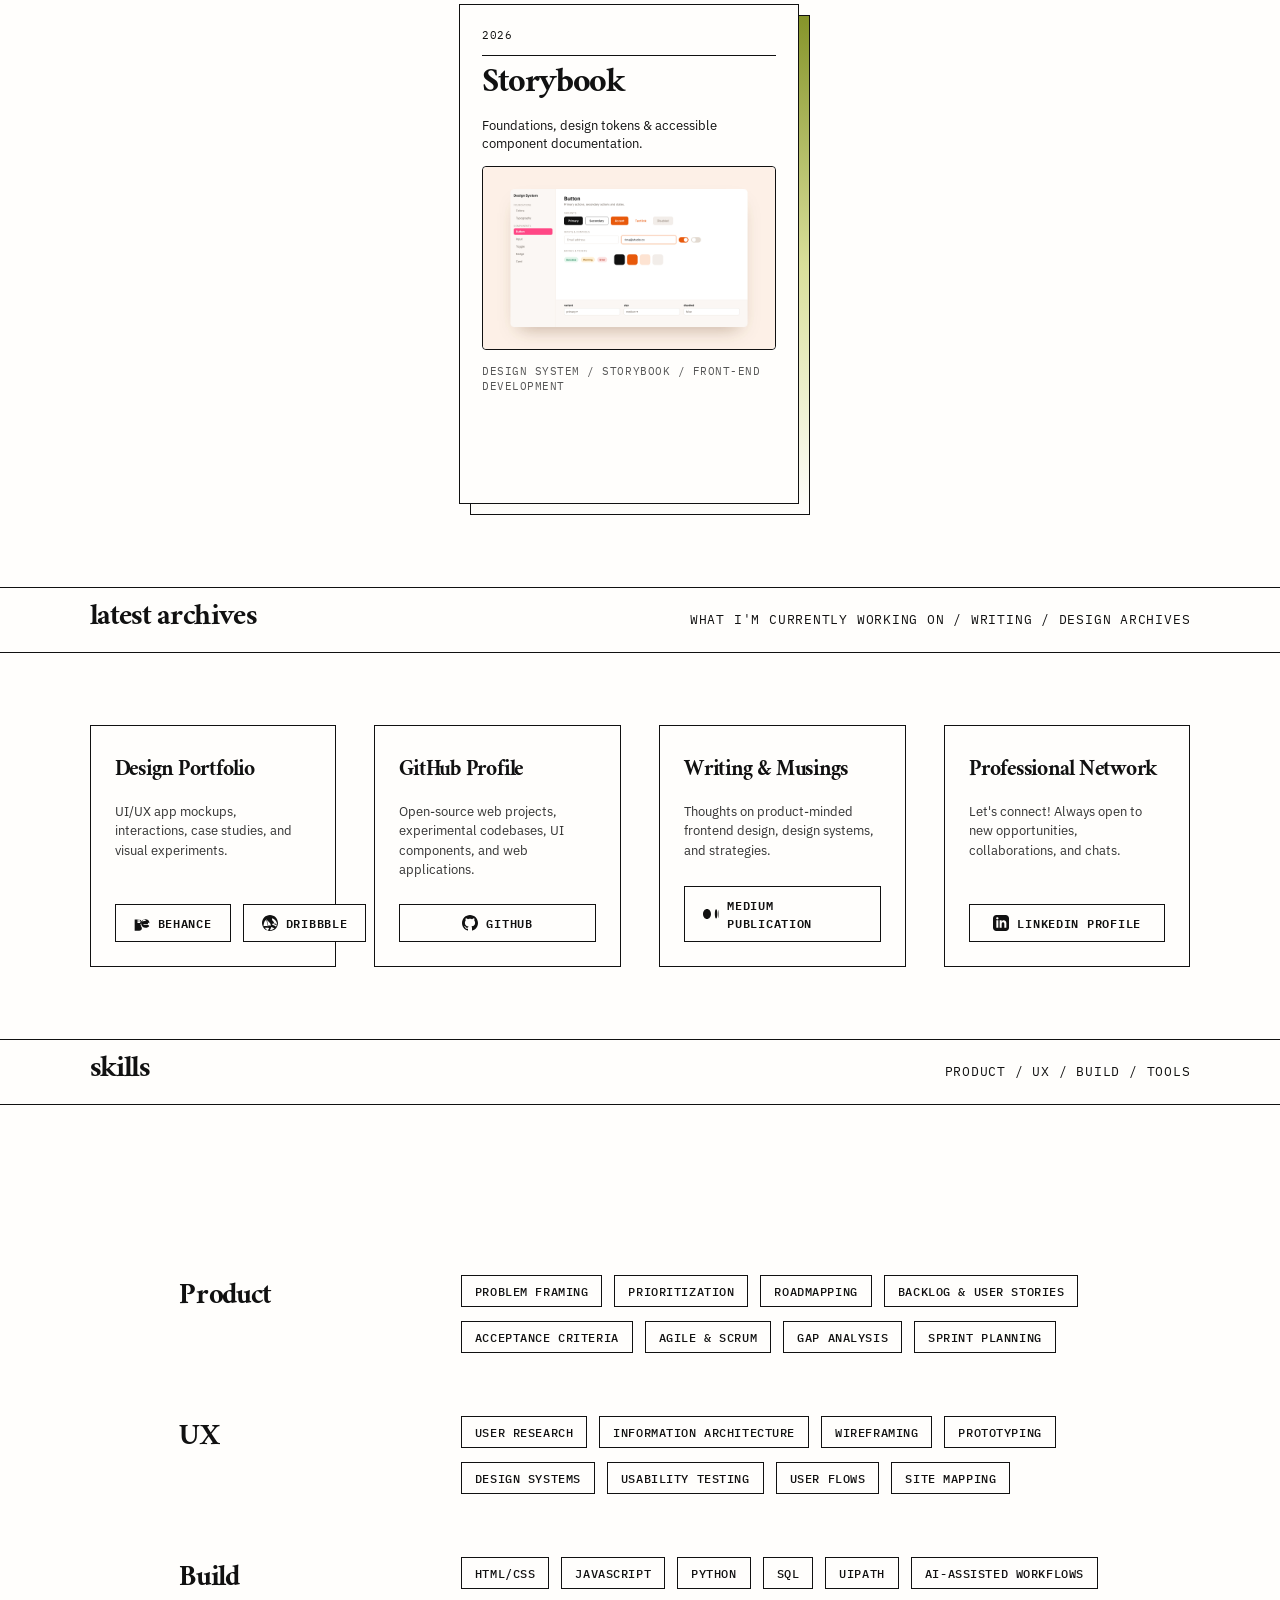
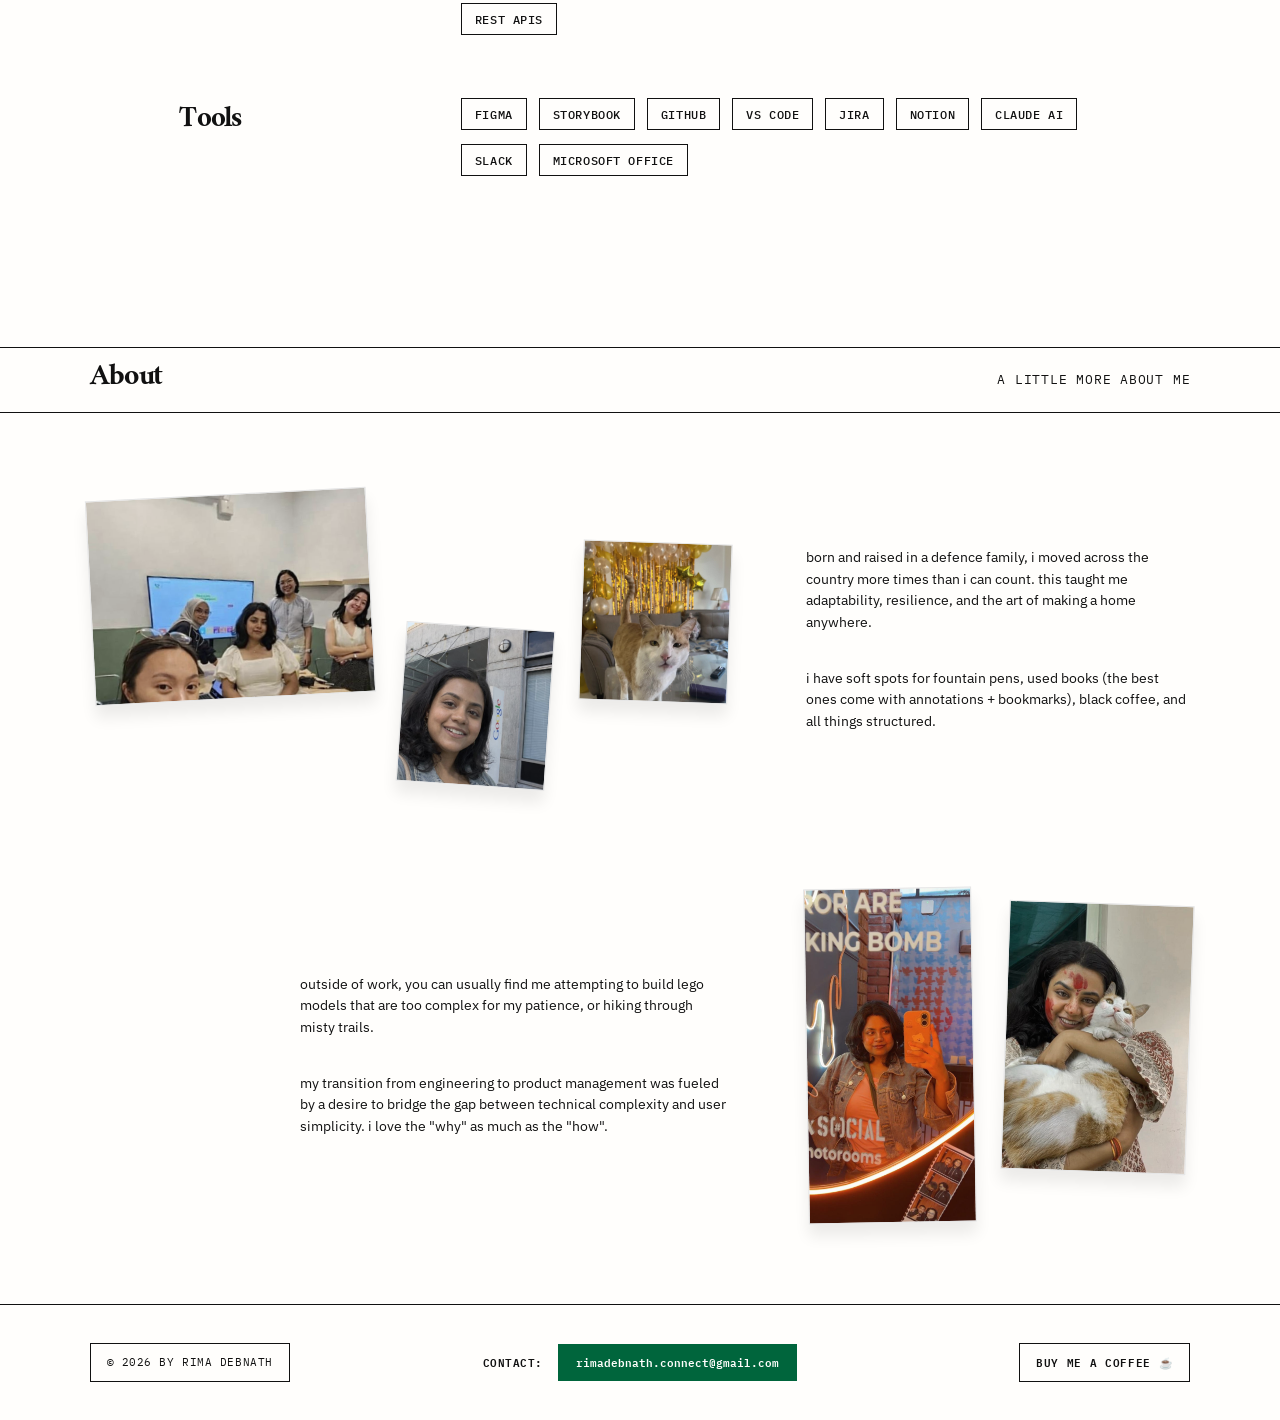
==== commit d6ab07f3: "Add AntrixMesh case study card; 3+1 work grid Co-Authored-By: Claude Opus 5.5 <noreply@anthropic.com" ====
--- a/index.html
+++ b/index.html
@@ -45,7 +45,7 @@
 
       <div class="sketch-card reveal" aria-label="Hand drawn character illustration">
         <img class="hero-illustration hero-illustration-base" src="assets/hero-rima-illustration.png"
-          alt="Hand drawn illustration of Rima with curly hair and a green top" width="512" height="512" />
+          alt="Hand drawn illustration of Rima with curly hair and a green top" width="512" height="512" fetchpriority="high" />
         <img class="hero-illustration hero-illustration-hair left-hair" src="assets/hero-rima-illustration.png" alt=""
           aria-hidden="true" width="512" height="512" />
         <img class="hero-illustration hero-illustration-hair right-hair" src="assets/hero-rima-illustration.png" alt=""
@@ -71,9 +71,25 @@
               <p class="work-outcome">One-screen checkout, coded prototype, backlog with acceptance criteria.</p>
               <div class="project-preview">
                 <img class="work-card-cover" src="assets/cover-foodbank.jpg"
-                  alt="Foodbank donation mobile application screens and donation flow" loading="lazy" />
+                  alt="Foodbank donation mobile application screens and donation flow" loading="lazy" decoding="async" />
               </div>
               <p class="work-tags">UX/UI Design / Mobile App Case Study / Foodbank Donation App</p>
+            </article>
+          </a>
+        </div>
+
+        <div class="work-card-gradient antrixmesh-gradient reveal">
+          <a class="card-link" href="https://antrixmesh-case-study.vercel.app/"
+            aria-label="Open AntrixMesh case study">
+            <article class="work-card">
+              <span class="time">2021</span>
+              <h3>AntrixMesh</h3>
+              <p class="work-outcome">A crypto news heat-map. A mid-build Web3 pivot I turned into a two-phase plan that shipped on time.</p>
+              <div class="project-preview">
+                <img class="work-card-cover" src="assets/cover-antrixmesh.jpg"
+                  alt="AntrixMesh crypto news heat-map with a country news card and the Phase 2 reader pass" loading="lazy" decoding="async" />
+              </div>
+              <p class="work-tags">Business Analysis / Product Ownership / Web</p>
             </article>
           </a>
         </div>
@@ -87,7 +103,7 @@
               <p class="work-outcome">Coded interactive prototype, conflict detection & manager approval flow.</p>
               <div class="project-preview">
                 <img class="work-card-cover" src="assets/cover-lms.jpg"
-                  alt="Leave Management System manager approval dashboard" loading="lazy" />
+                  alt="Leave Management System manager approval dashboard" loading="lazy" decoding="async" />
               </div>
               <p class="work-tags">UX / Product Design / Manager Approval Flow</p>
             </article>
@@ -103,7 +119,7 @@
               <p class="work-outcome">Foundations, design tokens & accessible component documentation.</p>
               <div class="project-preview">
                 <img class="work-card-cover" src="assets/cover-storybook.jpg"
-                  alt="Storybook component library and design system documentation" loading="lazy" />
+                  alt="Storybook component library and design system documentation" loading="lazy" decoding="async" />
               </div>
               <p class="work-tags">Design System / Storybook / Front-End Development</p>
             </article>
@@ -257,13 +273,13 @@
       <div class="about-flow">
         <div class="about-image-cluster about-image-cluster-top reveal" aria-label="About photo group">
           <div class="photo photo-wide photo-one">
-            <img src="assets/about-group.jpeg" alt="Rima with teammates in a classroom setting" />
+            <img src="assets/about-group.jpeg" alt="Rima with teammates in a classroom setting" loading="lazy" decoding="async" />
           </div>
           <div class="photo photo-small photo-two">
-            <img src="assets/about-google.jpeg" alt="Rima smiling outside the Google office" />
+            <img src="assets/about-google.jpeg" alt="Rima smiling outside the Google office" loading="lazy" decoding="async" />
           </div>
           <div class="photo photo-small photo-three">
-            <img src="assets/about-cat-party.jpeg" alt="Orange and white cat standing near gold party decorations" />
+            <img src="assets/about-cat-party.jpeg" alt="Orange and white cat standing near gold party decorations" loading="lazy" decoding="async" />
           </div>
         </div>
 
@@ -291,10 +307,10 @@
 
         <div class="about-image-cluster about-image-cluster-bottom reveal" aria-label="More about photos">
           <div class="photo photo-tall photo-four">
-            <img src="assets/about-mirror.jpeg" alt="Rima taking a mirror selfie in a photobooth" />
+            <img src="assets/about-mirror.jpeg" alt="Rima taking a mirror selfie in a photobooth" loading="lazy" decoding="async" />
           </div>
           <div class="photo photo-square photo-five">
-            <img src="assets/about-cat-hug.jpeg" alt="Rima smiling while holding her orange and white cat" />
+            <img src="assets/about-cat-hug.jpeg" alt="Rima smiling while holding her orange and white cat" loading="lazy" decoding="async" />
           </div>
         </div>
       </div>
--- a/styles.css
+++ b/styles.css
@@ -286,6 +286,17 @@
   gap: clamp(56px, 6vw, 92px);
   min-height: calc(100svh - 68px);
   padding: clamp(70px, 8vh, 108px) var(--page-pad);
+  max-width: 1400px;
+  margin: 0 auto;
+}
+
+/* Small laptops: fit three 340px cards per row by tightening the spacing only */
+@media (min-width: 1280px) and (max-width: 1439px) {
+  .work-grid {
+    column-gap: 48px;
+    padding-left: 64px;
+    padding-right: 64px;
+  }
 }
 
 .work-card-gradient {
@@ -322,6 +333,10 @@
 
 .lms-gradient {
   background: linear-gradient(180deg, #2f22cc 0%, #8ca1f5 60%, var(--paper) 100%);
+}
+
+.antrixmesh-gradient {
+  background: linear-gradient(180deg, #d9480f 0%, #f4a77e 55%, var(--paper) 100%);
 }
 
 .figmalite-gradient {
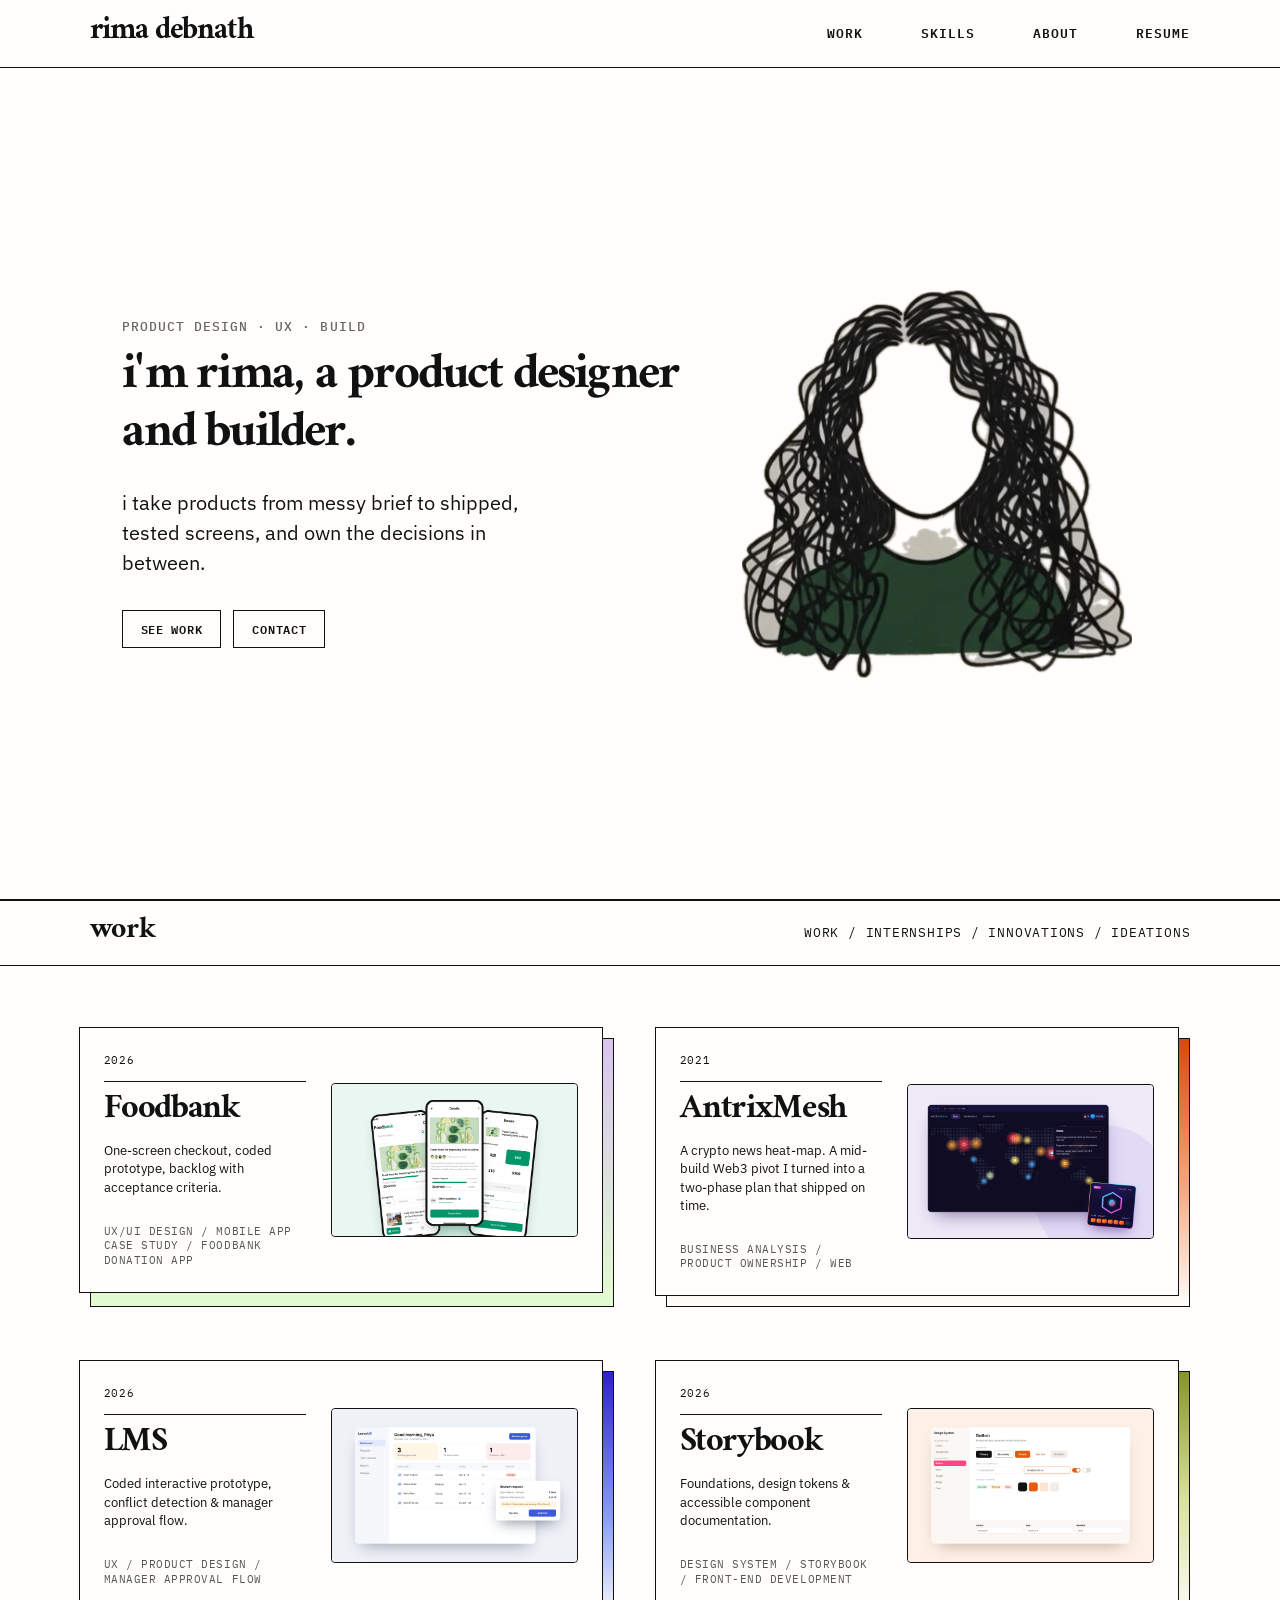
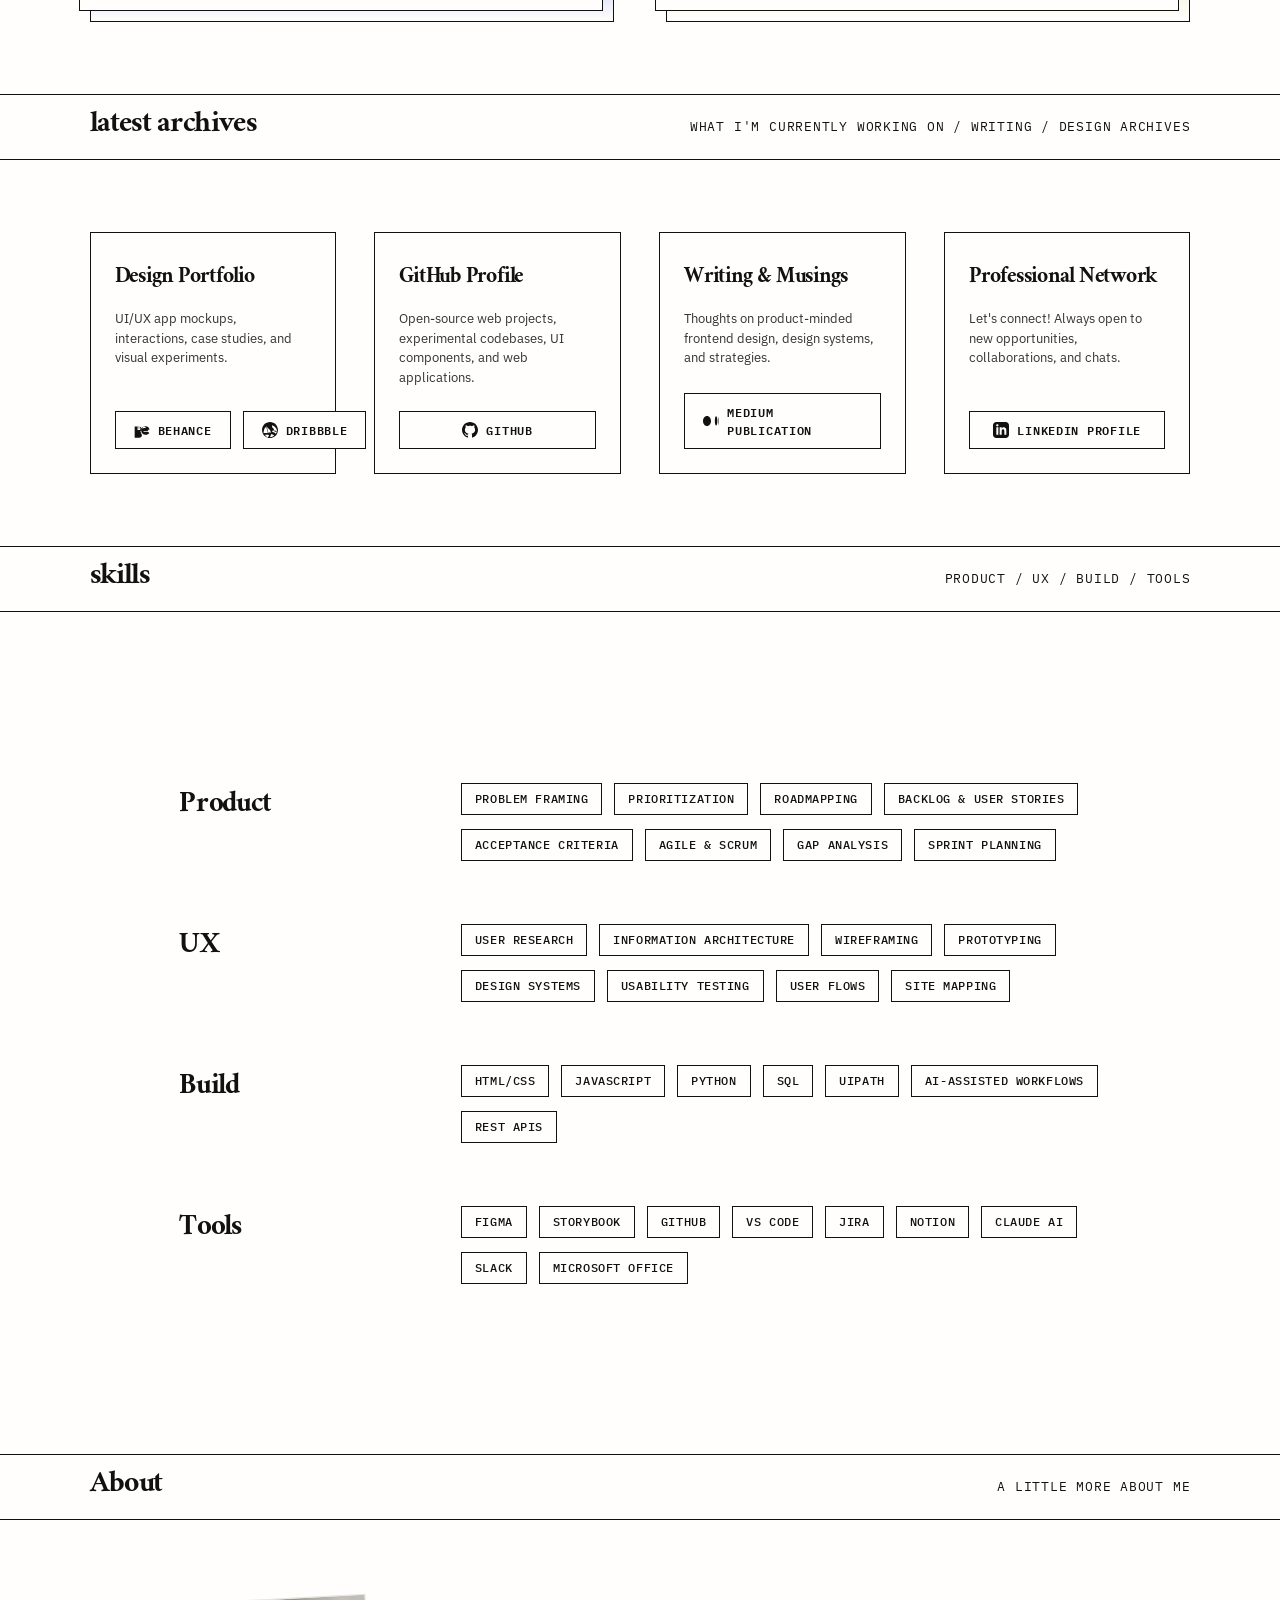
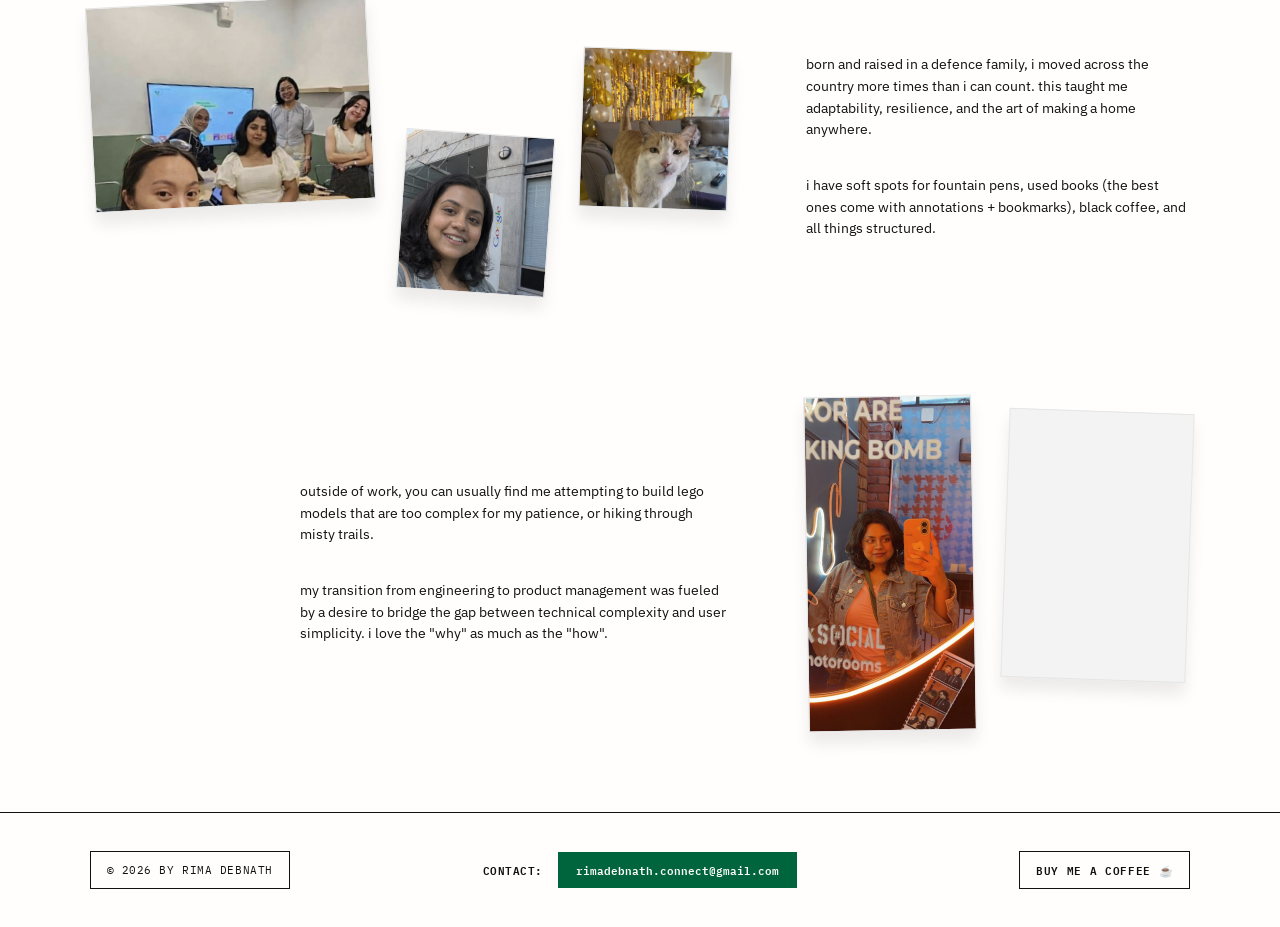
==== commit 0111b135: "Work section: 2x2 wide cards (3-col layout kept as .work-grid--three) Co-Authored-By: Claude Opus 5." ====
--- a/index.html
+++ b/index.html
@@ -61,7 +61,7 @@
         <p>work / internships / innovations / ideations</p>
       </div>
 
-      <div class="work-grid">
+      <div class="work-grid work-grid--wide">
         <div class="work-card-gradient figmalite-gradient reveal">
           <a class="card-link" href="https://foodbank-case-study.vercel.app/"
             aria-label="Open Foodbank Donation App case study">
--- a/styles.css
+++ b/styles.css
@@ -278,7 +278,34 @@
   letter-spacing: 0.06em;
 }
 
-.work-grid {
+/* ---------------------------------------------------------------
+   Work section layouts. Two layouts live here; switch between them
+   by changing ONE class on the grid element in index.html:
+     <div class="work-grid work-grid--wide">   2 x 2 wide cards (current)
+     <div class="work-grid work-grid--three">  original 3-column grid
+   Backup of the original 3-column files:
+   D:\_archive\portfolio-3col-grid-2026-10-16\
+   --------------------------------------------------------------- */
+
+/* Shared card look (both layouts) */
+.work-card-gradient {
+  position: relative;
+  border: 1px solid var(--rule);
+  background-color: var(--paper);
+}
+
+.work-card {
+  display: flex;
+  flex-direction: column;
+  padding: 22px 22px 20px;
+  border: 1px solid var(--rule);
+  background: var(--paper);
+  transition: top 0.38s var(--ease), left 0.38s var(--ease);
+}
+
+/* Layout A: 3-column grid of fixed 340 x 500px portrait cards
+   (3 + 1 on wide screens). Use class "work-grid--three". */
+.work-grid--three {
   display: flex;
   flex-direction: row;
   flex-wrap: wrap;
@@ -292,38 +319,105 @@
 
 /* Small laptops: fit three 340px cards per row by tightening the spacing only */
 @media (min-width: 1280px) and (max-width: 1439px) {
-  .work-grid {
+  .work-grid--three {
     column-gap: 48px;
     padding-left: 64px;
     padding-right: 64px;
   }
 }
 
-.work-card-gradient {
-  position: relative;
+.work-grid--three .work-card-gradient {
   width: 340px;
   height: 500px;
-  border: 1px solid var(--rule);
-  background-color: var(--paper);
-}
-
-.work-card {
+}
+
+.work-grid--three .work-card {
   position: absolute;
   top: -12px;
   left: -12px;
   width: calc(100% + 2px);
   height: calc(100% + 2px);
-  display: flex;
-  flex-direction: column;
-  padding: 22px 22px 20px;
-  border: 1px solid var(--rule);
-  background: var(--paper);
-  transition: top 0.38s var(--ease), left 0.38s var(--ease);
-}
-
-.work-card-gradient:hover .work-card {
+}
+
+.work-grid--three .work-card-gradient:hover .work-card {
   top: -1px;
   left: -1px;
+}
+
+/* Layout B: 2 x 2 wide cards, full page width, text left and cover
+   right (stacked, cover first, below 1024px). Use class "work-grid--wide". */
+.work-grid--wide {
+  display: grid;
+  grid-template-columns: minmax(0, 1fr);
+  gap: clamp(44px, 5vw, 64px) clamp(36px, 4vw, 56px);
+  padding: clamp(70px, 8vh, 108px) var(--page-pad);
+}
+
+.work-grid--wide .work-card-gradient {
+  display: flex;
+}
+
+/* In normal flow so the card sets its own height; the gradient layer
+   stretches with it and the row's cards share the tallest height */
+.work-grid--wide .work-card {
+  position: relative;
+  top: -11px;
+  left: -11px;
+  flex: 1;
+  min-width: 0;
+  margin: -1px;
+  display: grid;
+  grid-template-columns: minmax(0, 1fr);
+  /* tags sit right under the description; any spare height goes below them */
+  grid-template-rows: auto auto auto auto auto 1fr;
+  grid-template-areas: "cover" "time" "title" "text" "tags" ".";
+}
+
+.work-grid--wide .work-card-gradient:hover .work-card {
+  top: 0;
+  left: 0;
+}
+
+.work-grid--wide .time { grid-area: time; }
+.work-grid--wide .work-card h3 { grid-area: title; }
+.work-grid--wide .work-outcome { grid-area: text; min-height: 0; }
+.work-grid--wide .work-tags { grid-area: tags; }
+
+.work-grid--wide .project-preview {
+  grid-area: cover;
+  margin-bottom: 18px;
+}
+
+/* Tablets: one card per row; keep the cover from getting too big */
+@media (min-width: 680px) and (max-width: 1023px) {
+  .work-grid--wide .project-preview {
+    justify-self: center;
+    max-width: 640px;
+  }
+}
+
+@media (min-width: 1024px) {
+  .work-grid--wide {
+    grid-template-columns: repeat(2, minmax(0, 1fr));
+  }
+
+  .work-grid--wide .work-card {
+    grid-template-columns: minmax(0, 45fr) minmax(0, 55fr);
+    grid-template-rows: auto auto auto auto 1fr;
+    grid-template-areas:
+      "time  cover"
+      "title cover"
+      "text  cover"
+      "tags  cover"
+      ".     cover";
+    column-gap: clamp(20px, 2vw, 32px);
+    padding: 24px;
+  }
+
+  .work-grid--wide .project-preview {
+    align-self: center;
+    margin-bottom: 0;
+  }
 }
 
 /* Gradients for the behind layer */
@@ -753,7 +847,7 @@
     justify-self: start;
   }
 
-  .work-grid {
+  .work-grid--three {
     max-width: 100%;
     gap: 36px;
   }
@@ -931,23 +1025,35 @@
     width: 100%;
   }
 
-  .work-grid {
+  .work-grid--three {
     padding-left: 18px;
     padding-right: 18px;
     gap: 32px;
   }
 
-  .work-card-gradient {
+  .work-grid--three .work-card-gradient {
     width: 290px;
     height: 440px;
   }
 
-  .work-card {
+  .work-grid--three .work-card {
     top: -8px;
     left: -8px;
     width: calc(100% + 2px);
     height: calc(100% + 2px);
+  }
+
+  .work-card {
     padding: 20px 18px 18px;
+  }
+
+  .work-grid--wide .work-card {
+    top: -7px;
+    left: -7px;
+  }
+
+  .work-grid--wide .project-preview {
+    margin-bottom: 14px;
   }
 
   .work-card h3 {
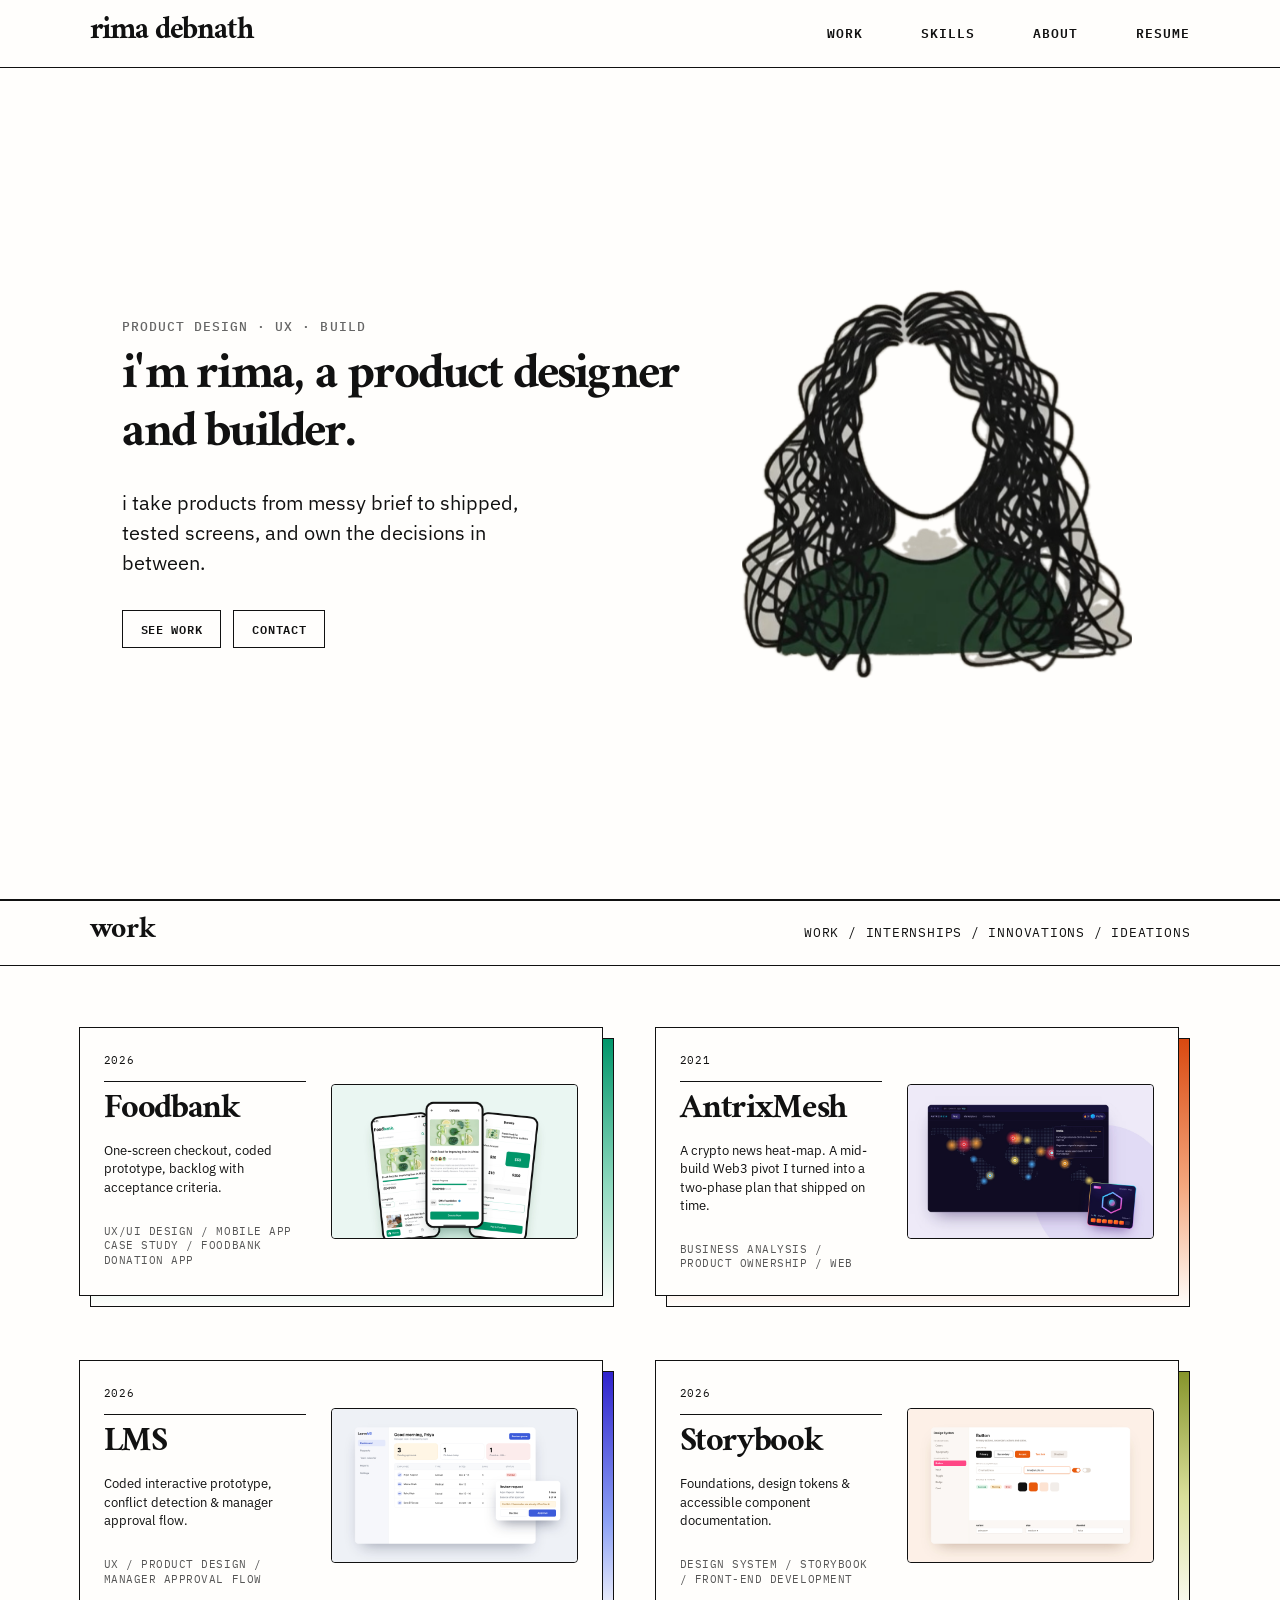
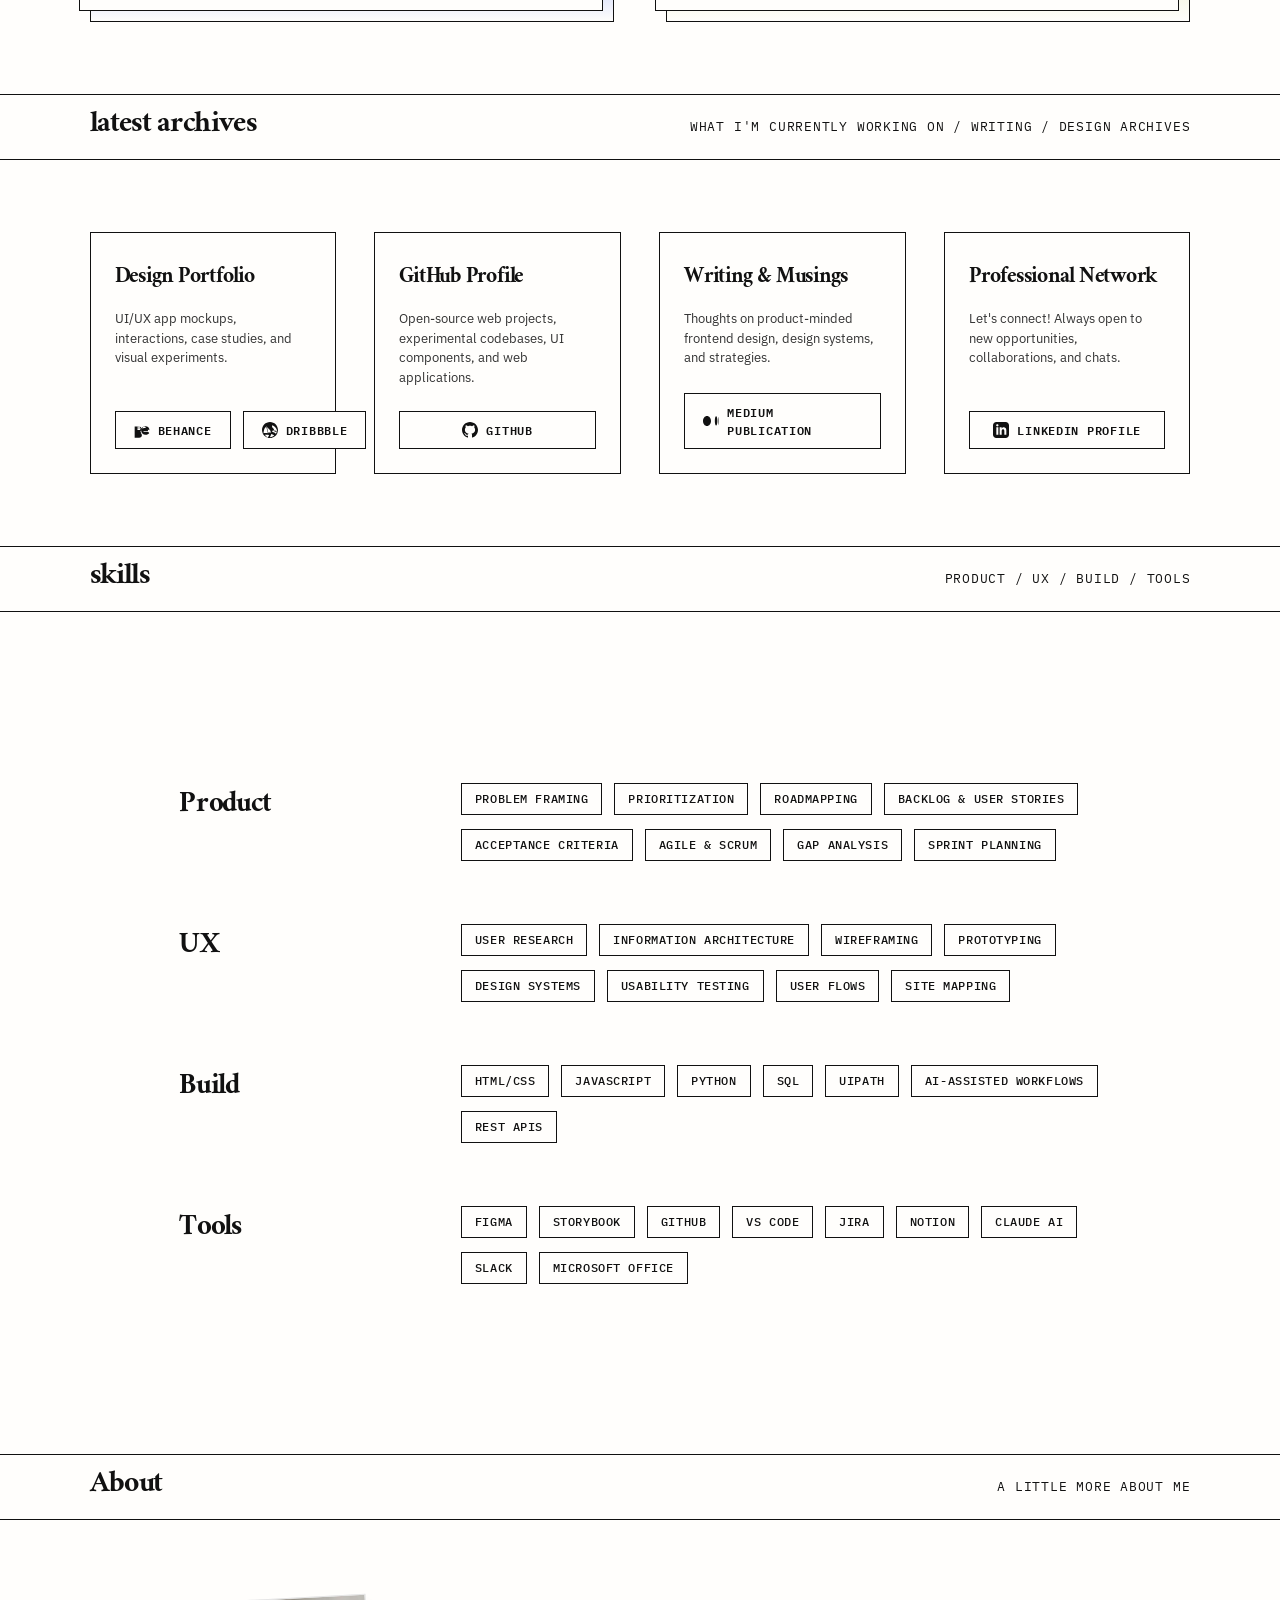
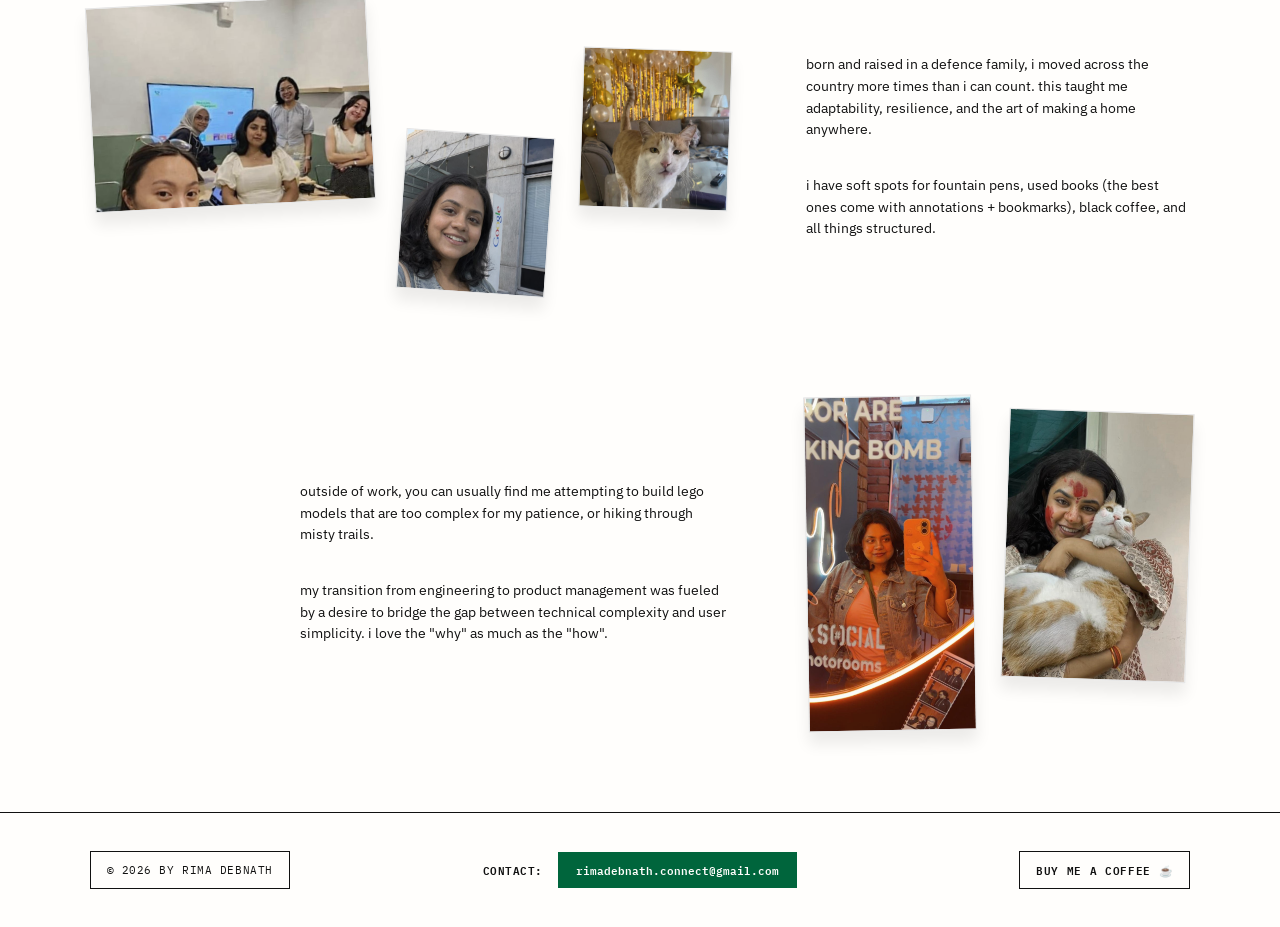
==== commit 212dee06: "Favicon, link preview, new title and description; Foodbank card matches its site Co-Authored-By: Cla" ====
--- a/index.html
+++ b/index.html
@@ -4,8 +4,18 @@
 <head>
   <meta charset="UTF-8" />
   <meta name="viewport" content="width=device-width, initial-scale=1.0" />
-  <meta name="description" content="Portfolio of Rima Debnath, a product-minded frontend engineer and UI developer." />
-  <title>Rima Debnath | Portfolio</title>
+  <meta name="description" content="Rima Debnath, product designer and UX product owner. I take products from messy brief to shipped, tested screens, and own the decisions in between." />
+  <title>Rima Debnath — Product designer &amp; UX product owner</title>
+  <link rel="icon" href="assets/favicon.svg" type="image/svg+xml" />
+  <meta property="og:type" content="website" />
+  <meta property="og:url" content="https://rima-portfolio-teal.vercel.app/" />
+  <meta property="og:title" content="Rima Debnath — Product designer &amp; UX product owner" />
+  <meta property="og:description" content="Rima Debnath, product designer and UX product owner. I take products from messy brief to shipped, tested screens, and own the decisions in between." />
+  <meta property="og:image" content="https://rima-portfolio-teal.vercel.app/assets/og-portfolio.jpg" />
+  <meta property="og:image:width" content="1200" />
+  <meta property="og:image:height" content="630" />
+  <meta property="og:image:alt" content="rima debnath: product designer and builder, with a line-drawn portrait of Rima" />
+  <meta name="twitter:card" content="summary_large_image" />
   <link rel="stylesheet" href="styles.css" />
   <link rel="preconnect" href="https://fonts.googleapis.com" />
   <link rel="preconnect" href="https://fonts.gstatic.com" crossorigin />
--- a/styles.css
+++ b/styles.css
@@ -353,19 +353,29 @@
   padding: clamp(70px, 8vh, 108px) var(--page-pad);
 }
 
+/* The coloured layer and the card share one grid cell, so the layer is
+   always exactly the card's size. The layer's border is drawn with an
+   inset shadow (no extra size), and the card is offset with a transform. */
 .work-grid--wide .work-card-gradient {
-  display: flex;
-}
-
-/* In normal flow so the card sets its own height; the gradient layer
-   stretches with it and the row's cards share the tallest height */
+  display: grid;
+  border: 0;
+  box-shadow: inset 0 0 0 1px var(--rule);
+}
+
+/* The link between layer and card must pass the full height down too,
+   otherwise a card with less text ends up shorter than its layer */
+.work-grid--wide .card-link {
+  display: grid;
+  min-width: 0;
+}
+
 .work-grid--wide .work-card {
   position: relative;
-  top: -11px;
-  left: -11px;
-  flex: 1;
+  top: 0;
+  left: 0;
   min-width: 0;
-  margin: -1px;
+  transform: translate(-11px, -11px);
+  transition: transform 0.38s var(--ease);
   display: grid;
   grid-template-columns: minmax(0, 1fr);
   /* tags sit right under the description; any spare height goes below them */
@@ -374,8 +384,7 @@
 }
 
 .work-grid--wide .work-card-gradient:hover .work-card {
-  top: 0;
-  left: 0;
+  transform: translate(0, 0);
 }
 
 .work-grid--wide .time { grid-area: time; }
@@ -434,7 +443,7 @@
 }
 
 .figmalite-gradient {
-  background: linear-gradient(180deg, #d8c4ee 0%, #e3fcd0 100%);
+  background: linear-gradient(180deg, #00966a 0%, #8fd9bf 55%, var(--paper) 100%);
 }
 
 .time {
@@ -1048,8 +1057,7 @@
   }
 
   .work-grid--wide .work-card {
-    top: -7px;
-    left: -7px;
+    transform: translate(-7px, -7px);
   }
 
   .work-grid--wide .project-preview {
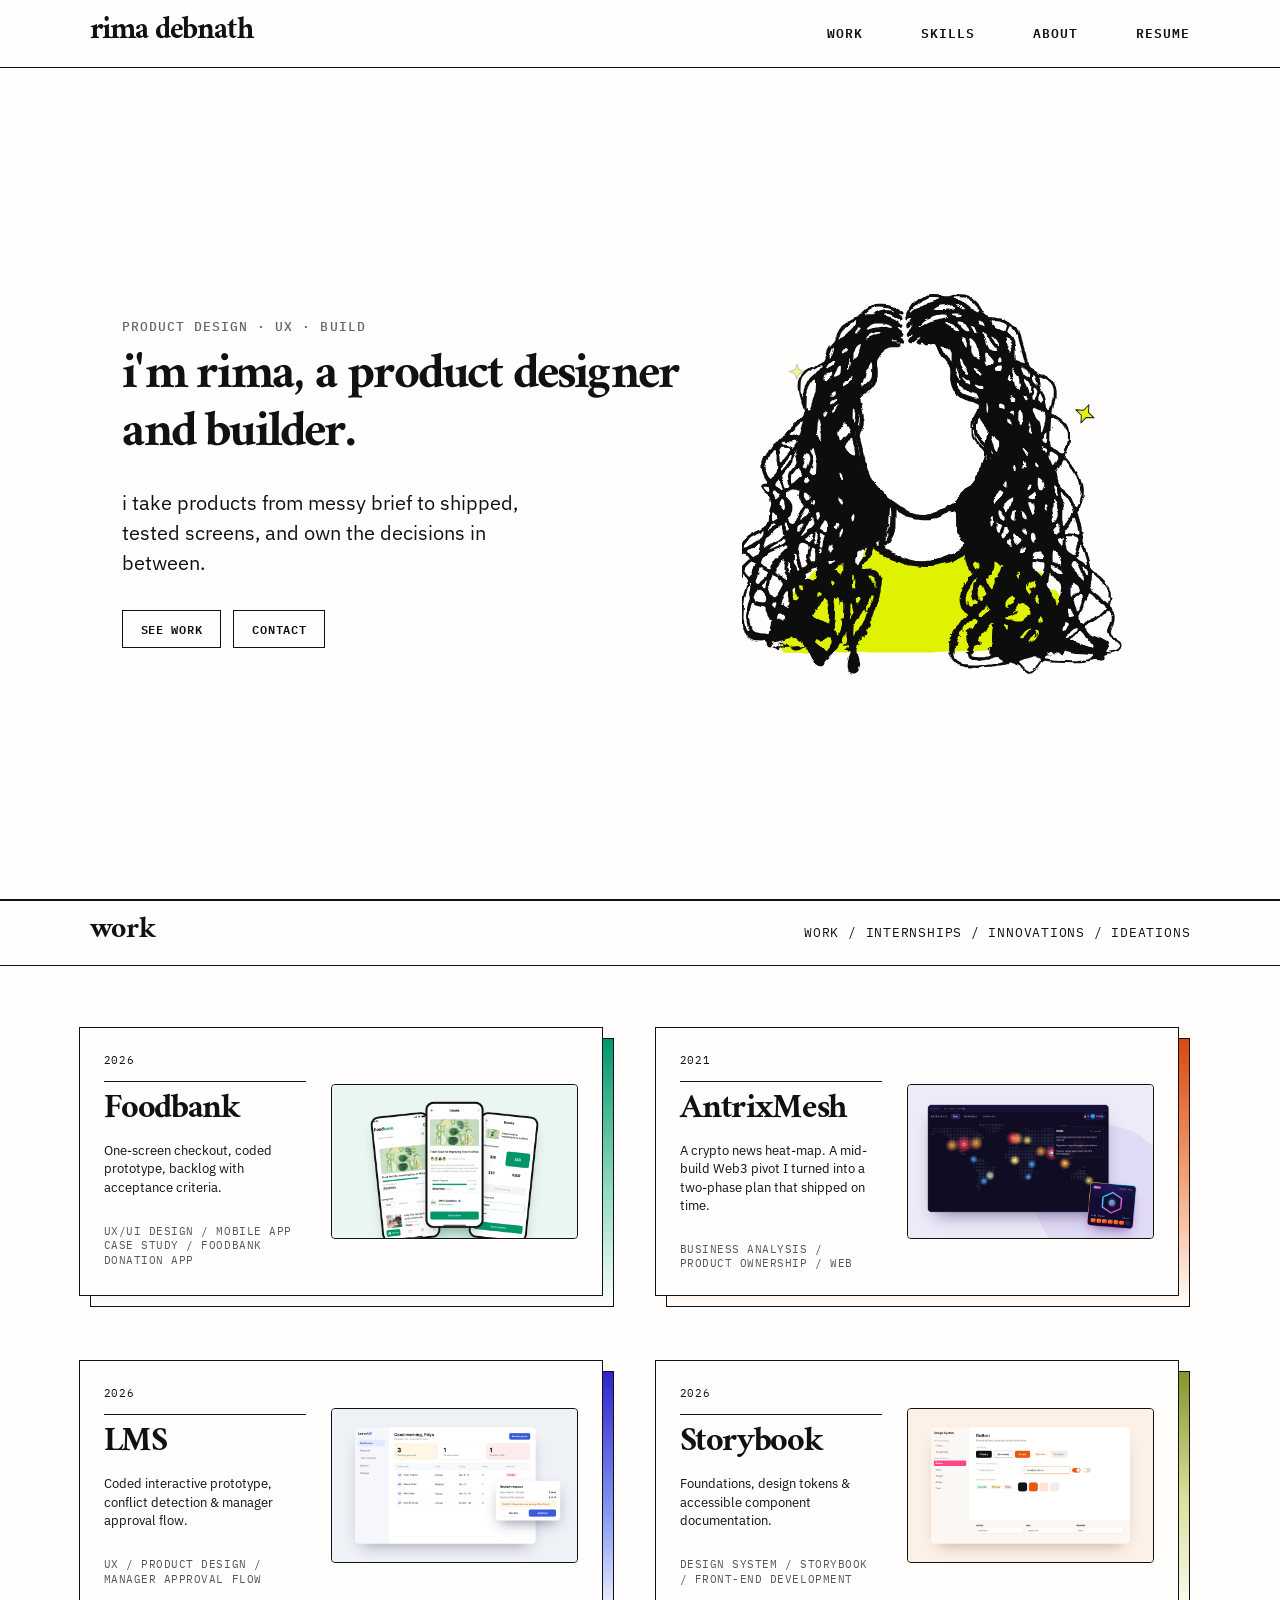
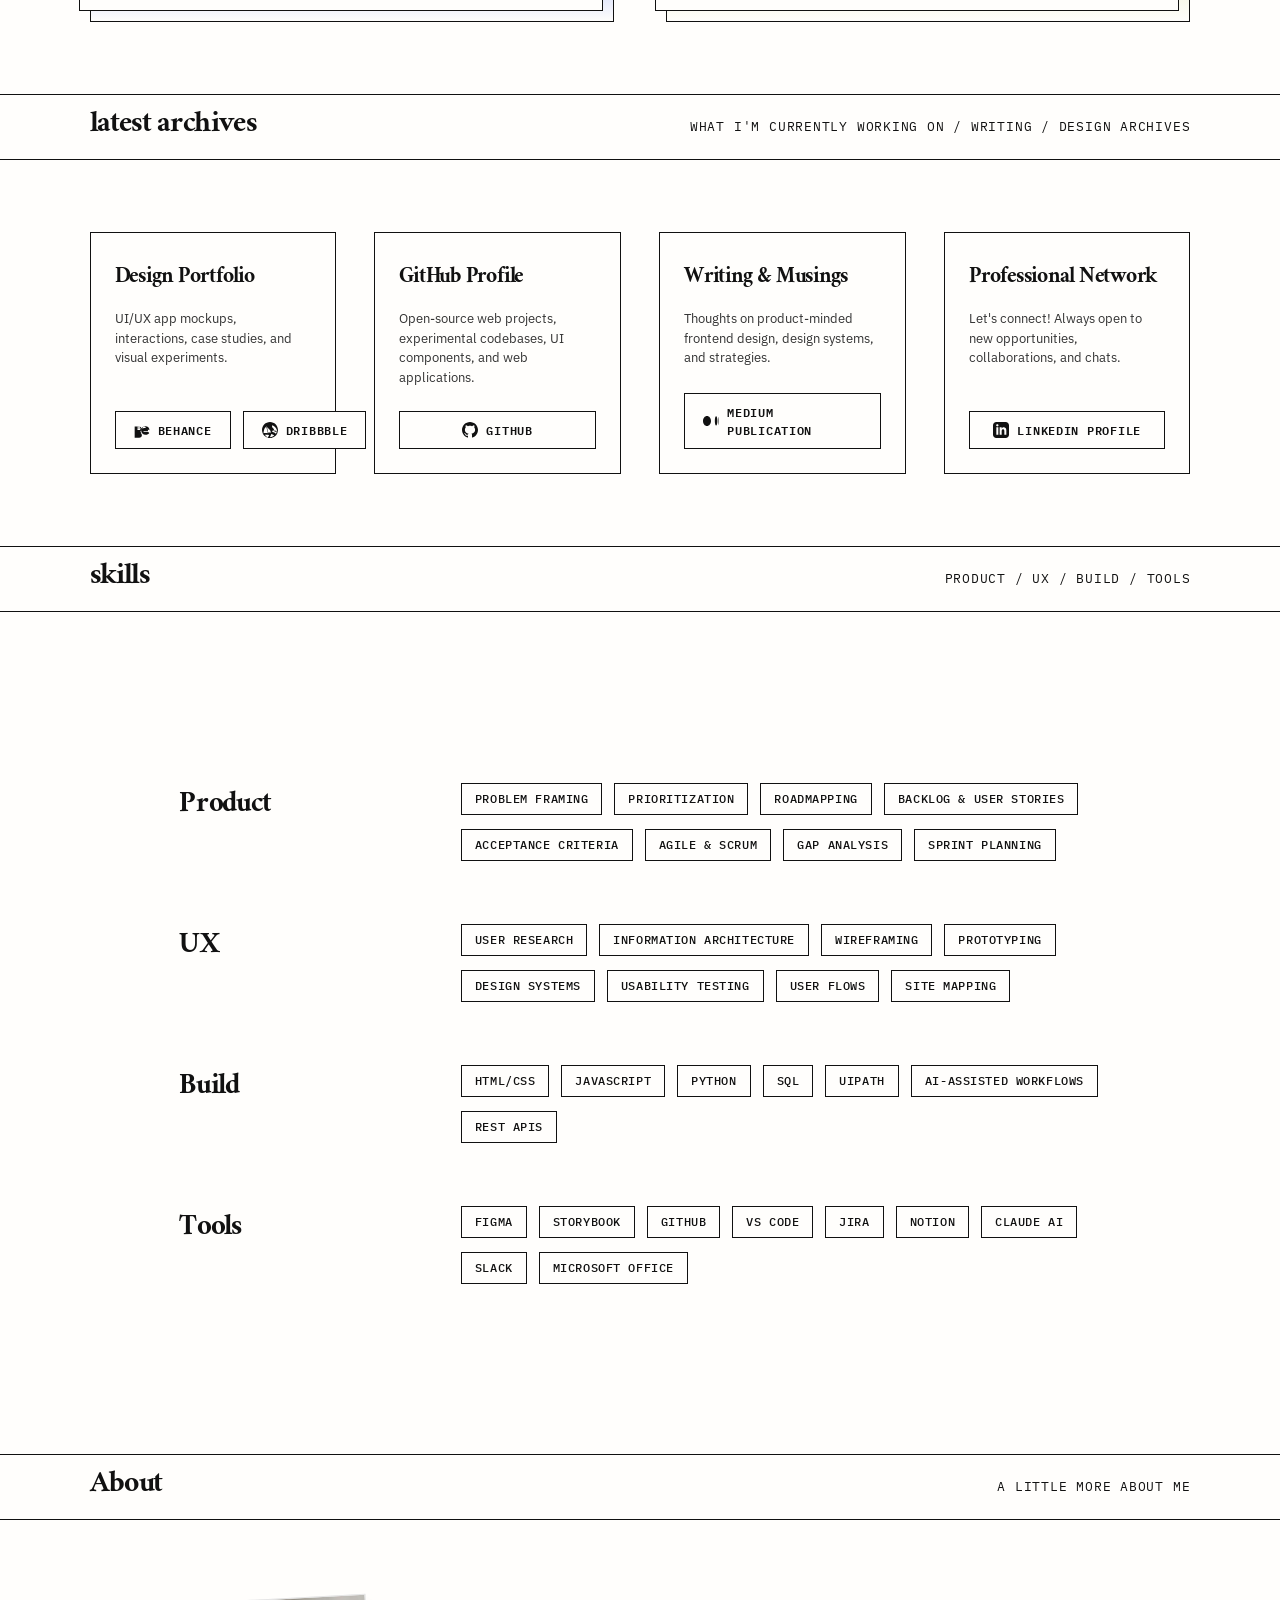
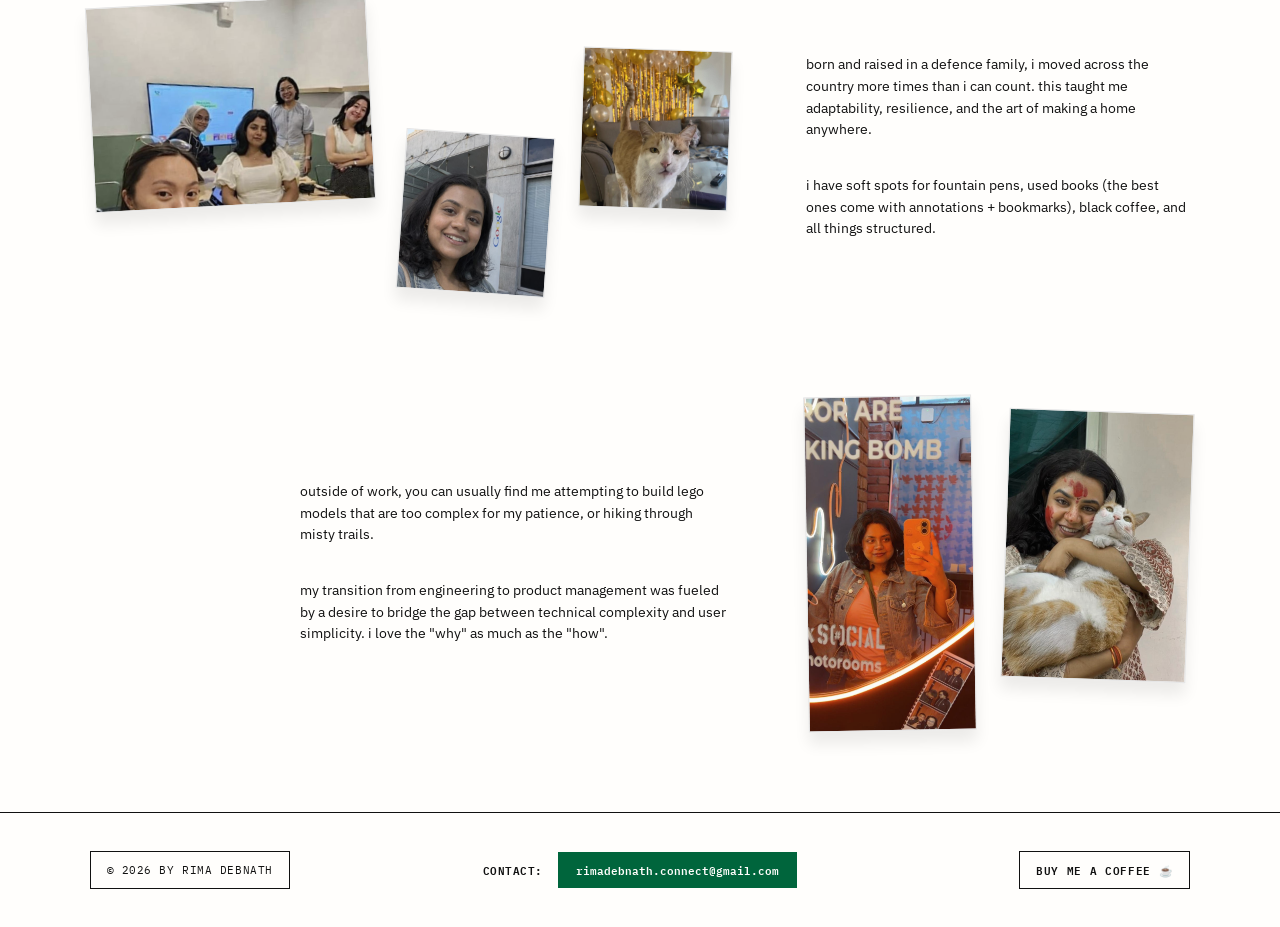
==== commit 0874f3a4: "New animated hero illustration Co-Authored-By: Claude Opus 5.5 <noreply@anthropic.com>" ====
--- a/index.html
+++ b/index.html
@@ -54,14 +54,8 @@
       </div>
 
       <div class="sketch-card reveal" aria-label="Hand drawn character illustration">
-        <img class="hero-illustration hero-illustration-base" src="assets/hero-rima-illustration.png"
-          alt="Hand drawn illustration of Rima with curly hair and a green top" width="512" height="512" fetchpriority="high" />
-        <img class="hero-illustration hero-illustration-hair left-hair" src="assets/hero-rima-illustration.png" alt=""
-          aria-hidden="true" width="512" height="512" />
-        <img class="hero-illustration hero-illustration-hair right-hair" src="assets/hero-rima-illustration.png" alt=""
-          aria-hidden="true" width="512" height="512" />
-        <img class="hero-illustration hero-illustration-body" src="assets/hero-rima-illustration.png" alt=""
-          aria-hidden="true" width="512" height="512" />
+        <img class="hero-illustration hero-illustration-base" src="assets/hero-rima.svg"
+          alt="Line drawing of Rima with long curly hair" width="512" height="512" fetchpriority="high" />
       </div>
     </section>
 
--- a/styles.css
+++ b/styles.css
@@ -230,30 +230,6 @@
   z-index: 1;
 }
 
-.hero-illustration-hair,
-.hero-illustration-body {
-  z-index: 2;
-  will-change: transform;
-}
-
-.left-hair {
-  clip-path: polygon(0 0, 52% 0, 45% 100%, 0 100%);
-  transform-origin: 30% 18%;
-  animation: leftHairBreathe 4.6s ease-in-out infinite;
-}
-
-.right-hair {
-  clip-path: polygon(48% 0, 100% 0, 100% 100%, 54% 100%);
-  transform-origin: 72% 18%;
-  animation: rightHairBreathe 5.1s ease-in-out infinite;
-}
-
-.hero-illustration-body {
-  clip-path: polygon(16% 60%, 86% 60%, 88% 100%, 12% 100%);
-  transform-origin: 50% 82%;
-  animation: shoulderBreath 4.8s ease-in-out infinite;
-}
-
 .section-strip {
   display: grid;
   grid-template-columns: 1fr 1fr;
@@ -888,36 +864,6 @@
   }
 }
 
-@keyframes leftHairBreathe {
-  0%,
-  100% {
-    transform: translate3d(0, 0, 0) rotate(0deg);
-  }
-  50% {
-    transform: translate3d(-2px, -2px, 0) rotate(-0.55deg);
-  }
-}
-
-@keyframes rightHairBreathe {
-  0%,
-  100% {
-    transform: translate3d(0, 0, 0) rotate(0deg);
-  }
-  50% {
-    transform: translate3d(2px, -2px, 0) rotate(0.55deg);
-  }
-}
-
-@keyframes shoulderBreath {
-  0%,
-  100% {
-    transform: translate3d(0, 0, 0) scale(1);
-  }
-  50% {
-    transform: translate3d(0, 2px, 0) scale(1.006);
-  }
-}
-
 @media (max-width: 680px) {
   body {
     font-size: 14px;
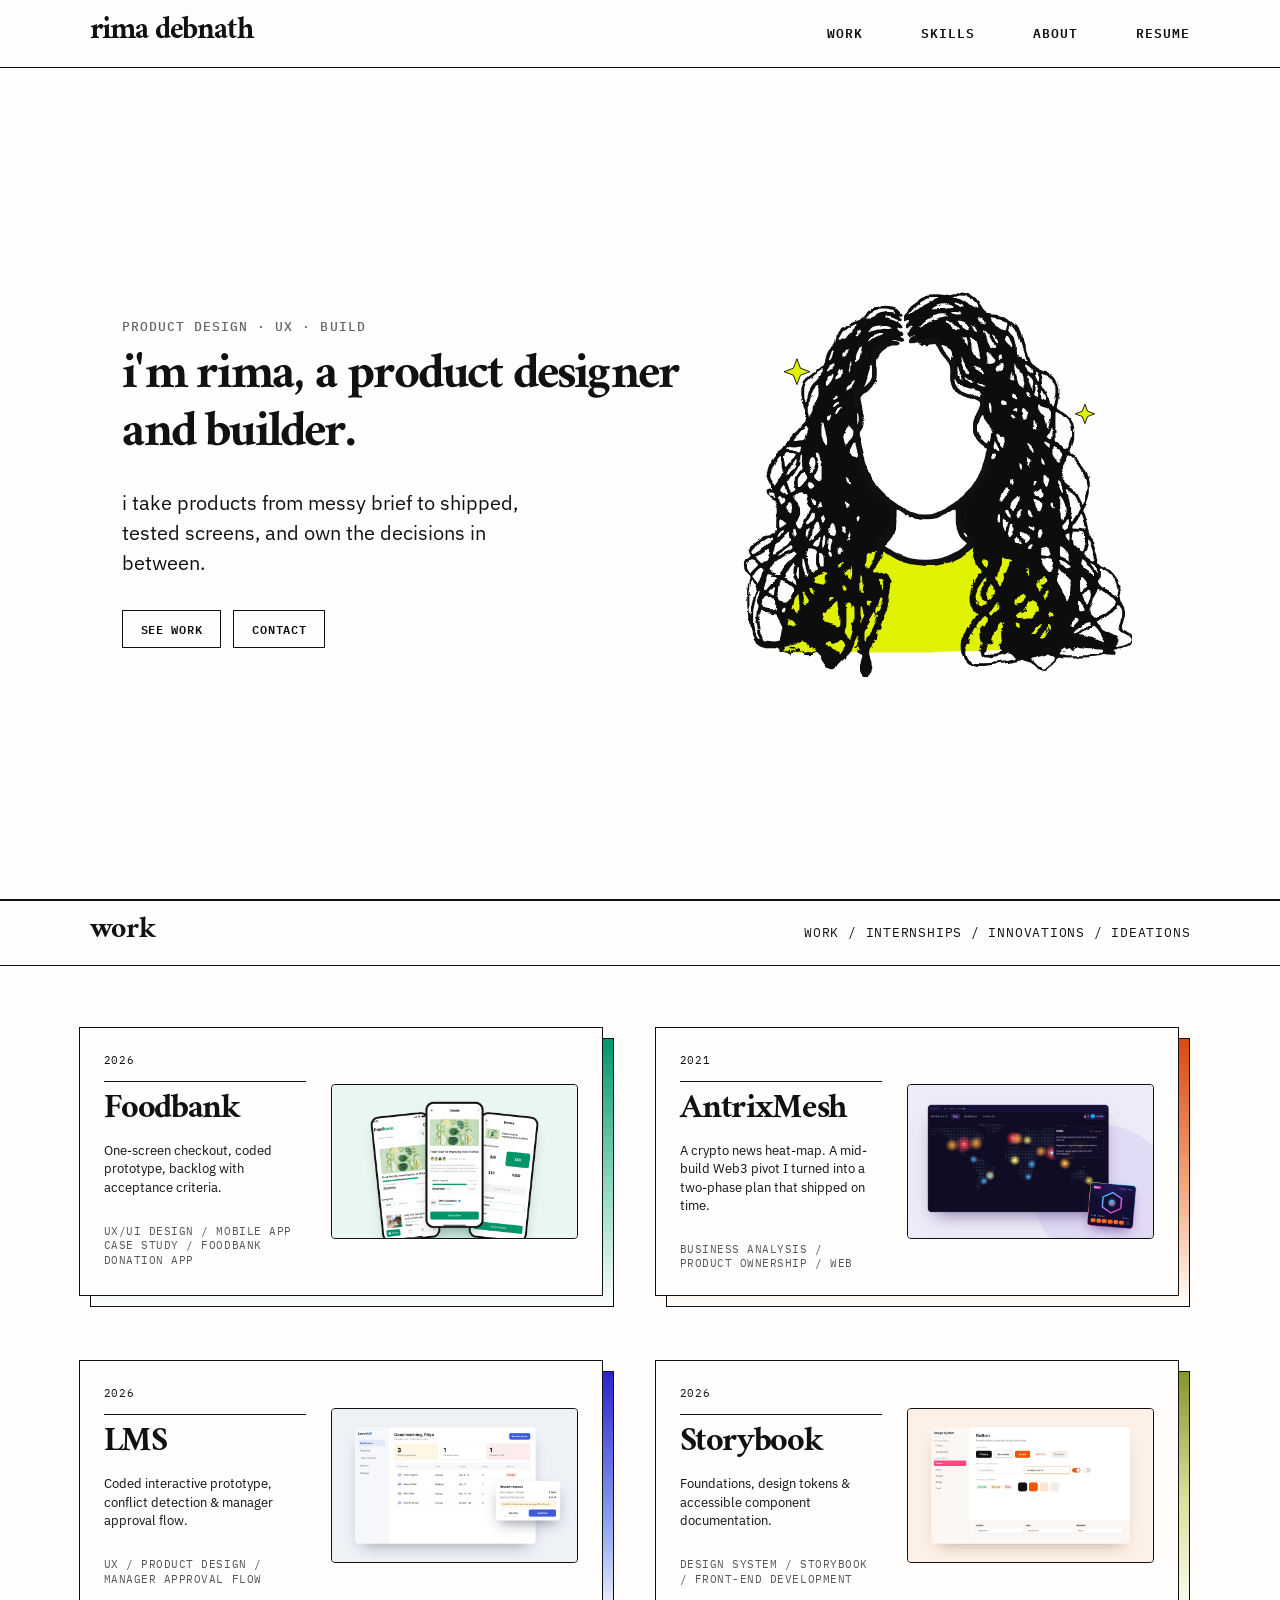
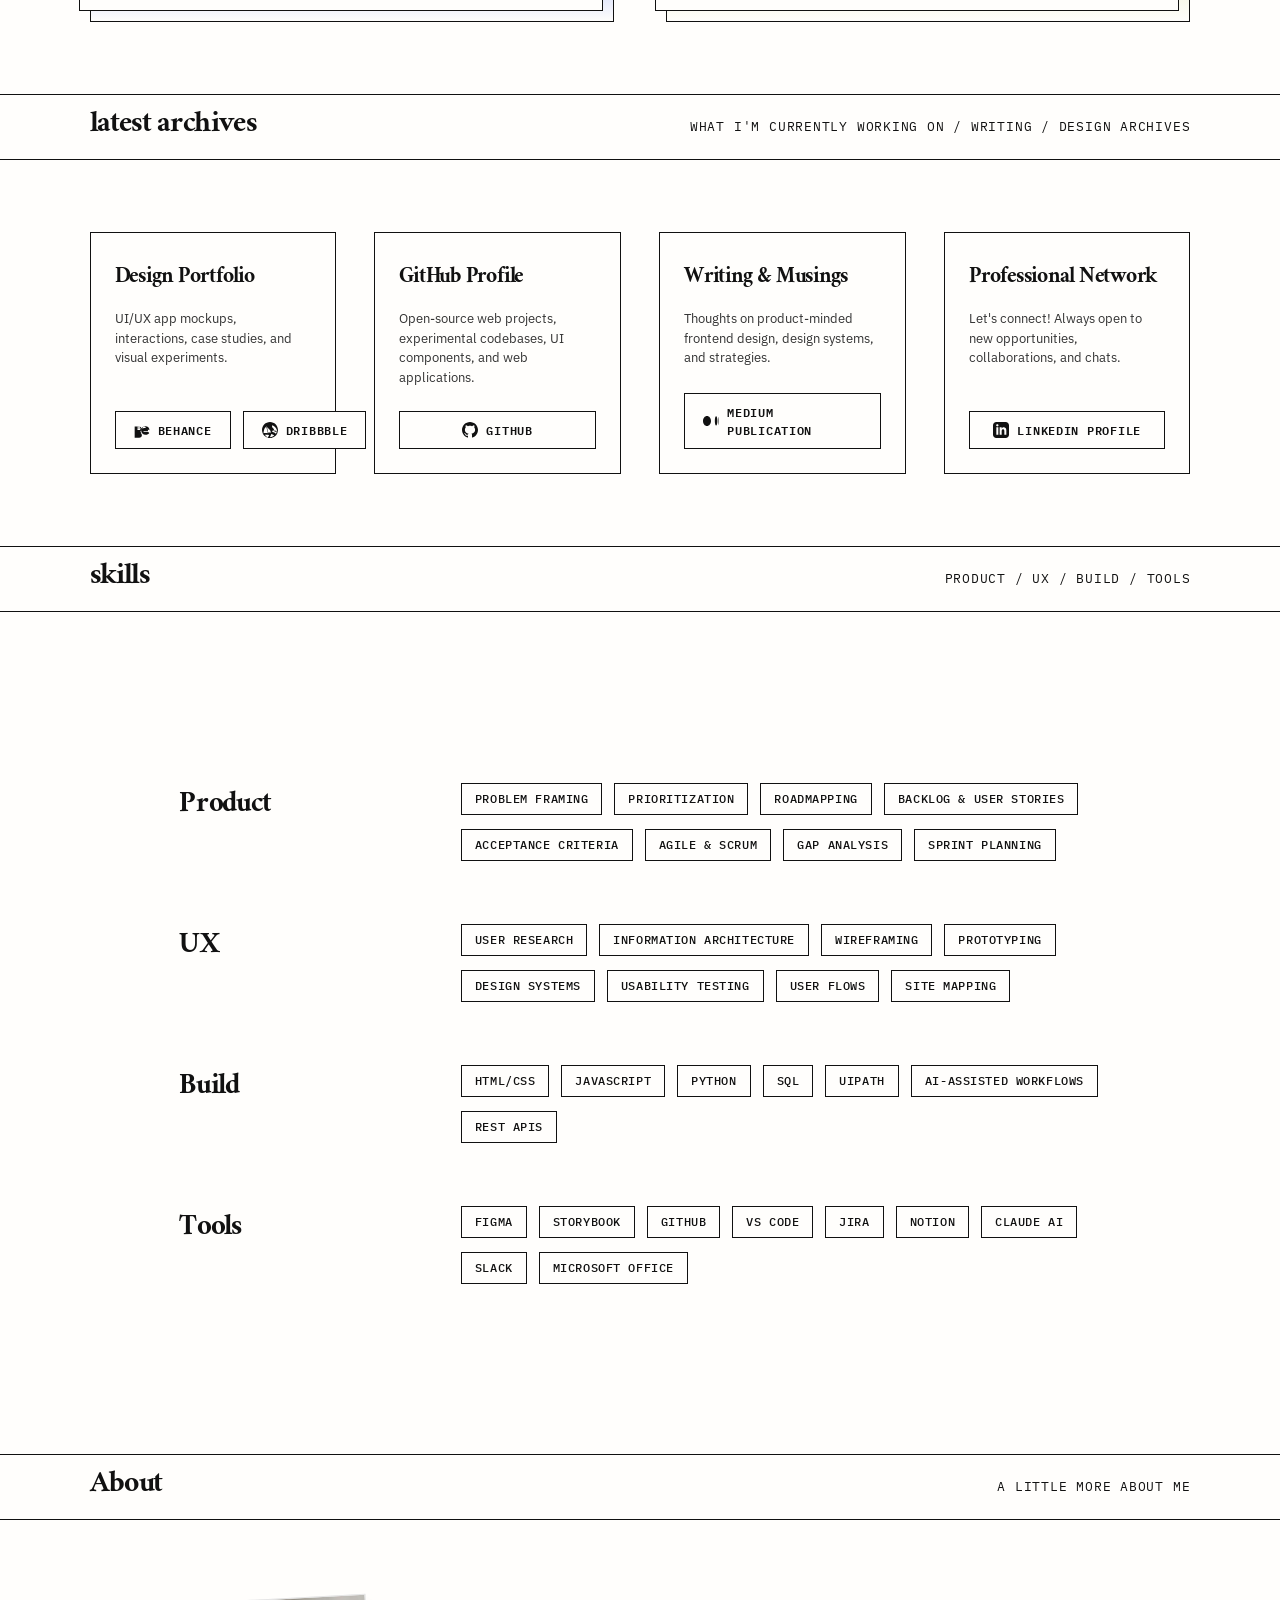
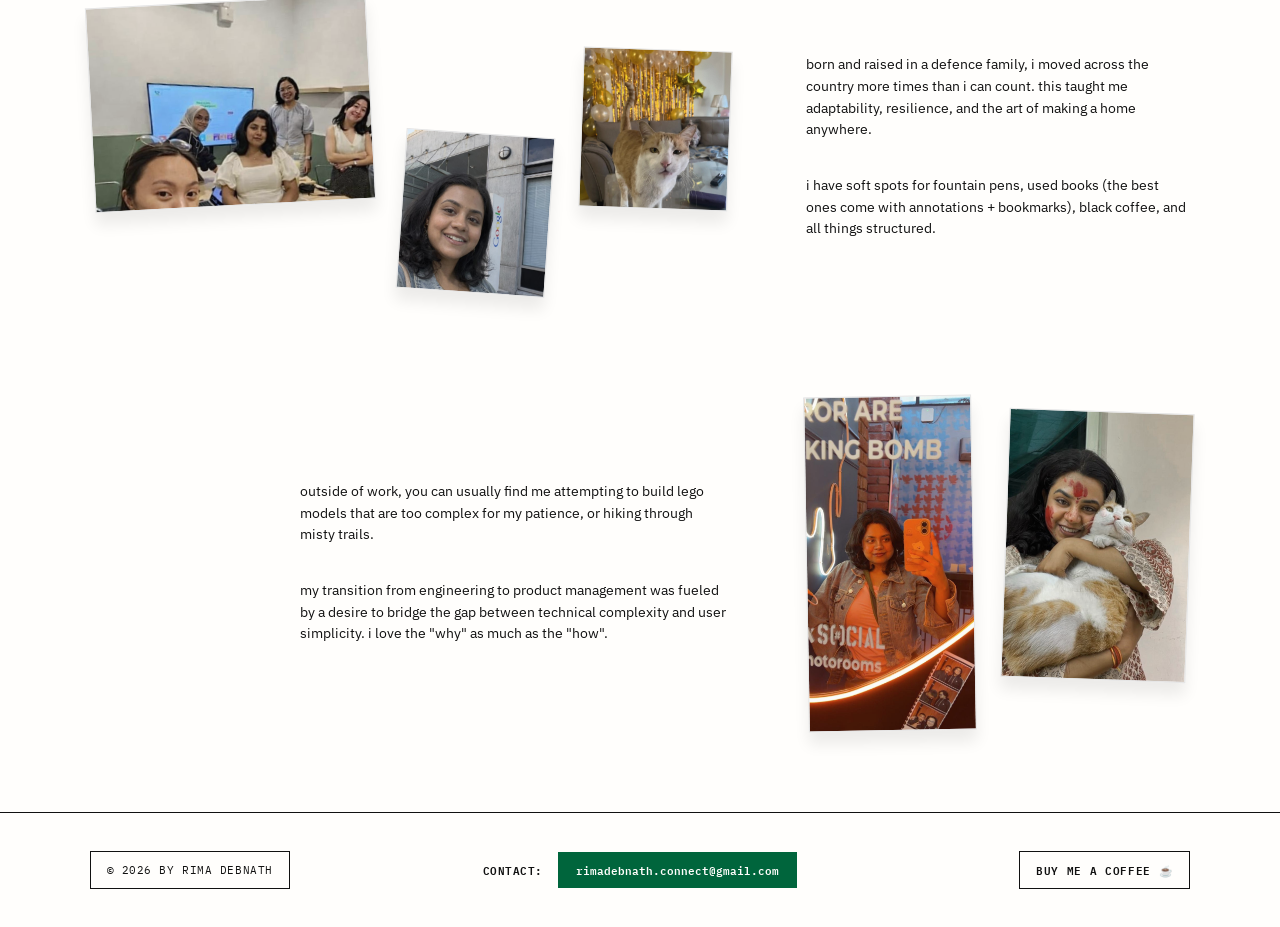
==== commit 353fb3f8: "Rename resume to Rima_Debnath_UXPO_Resume.pdf; redirect the old link Co-Authored-By: Claude Opus 5.5" ====
--- a/index.html
+++ b/index.html
@@ -35,7 +35,7 @@
       <a href="#work">work</a>
       <a href="#skills">skills</a>
       <a href="#about">about</a>
-      <a href="assets/Rima_Debnath_Resume.pdf" target="_blank" rel="noopener noreferrer">resume</a>
+      <a href="assets/Rima_Debnath_UXPO_Resume.pdf" target="_blank" rel="noopener noreferrer">resume</a>
     </nav>
   </header>
 
--- a/styles.css
+++ b/styles.css
@@ -211,7 +211,6 @@
   justify-self: center;
   width: min(390px, 82vw);
   aspect-ratio: 1;
-  animation: floatSketch 5.8s ease-in-out infinite;
 }
 
 .hero-illustration {
@@ -744,16 +743,6 @@
   transform: translateY(0);
 }
 
-@keyframes floatSketch {
-  0%,
-  100% {
-    transform: translateY(0) rotate(0);
-  }
-  50% {
-    transform: translateY(-4px) rotate(0.4deg);
-  }
-}
-
 /* "What I'm currently working on" Section */
 .current-links {
   display: grid;
@@ -934,8 +923,6 @@
 
   .sketch-card {
     width: 290px;
-    transform: scale(0.84);
-    transform-origin: center;
   }
 
   .section-strip,
